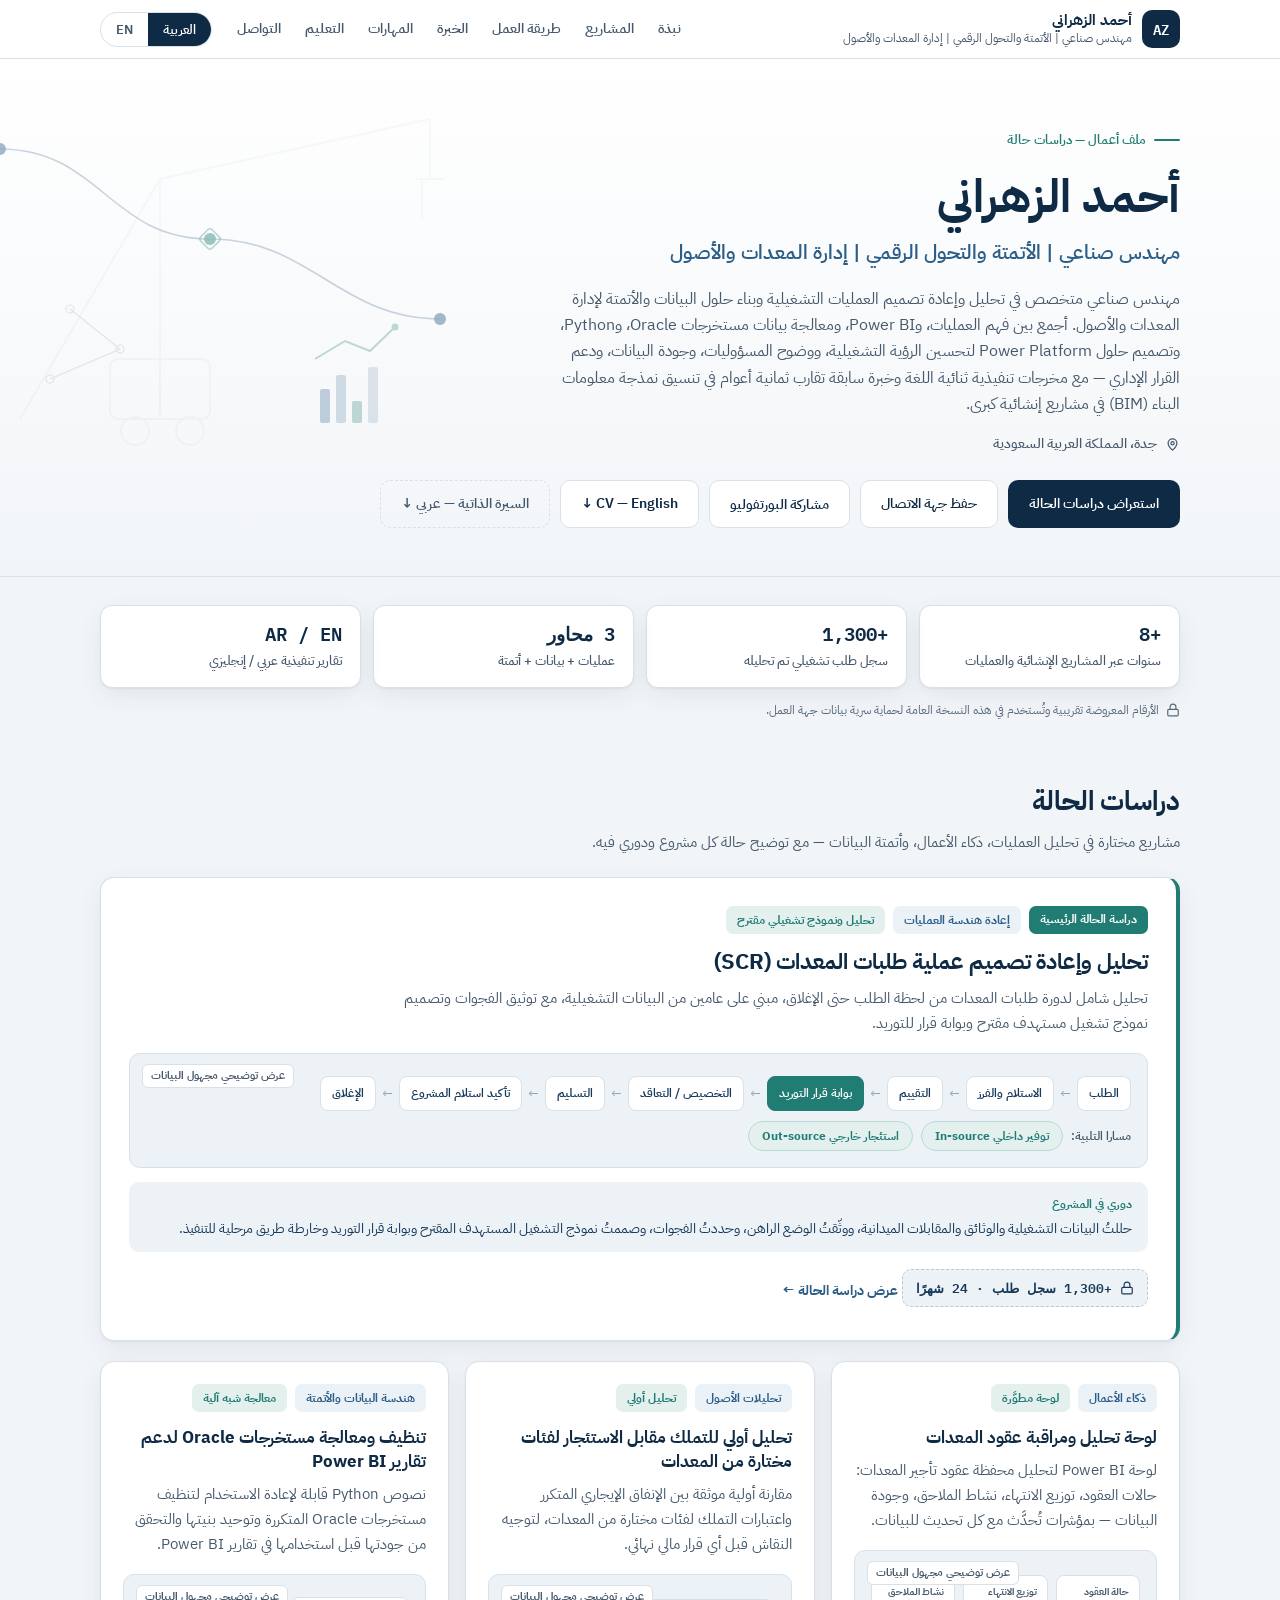
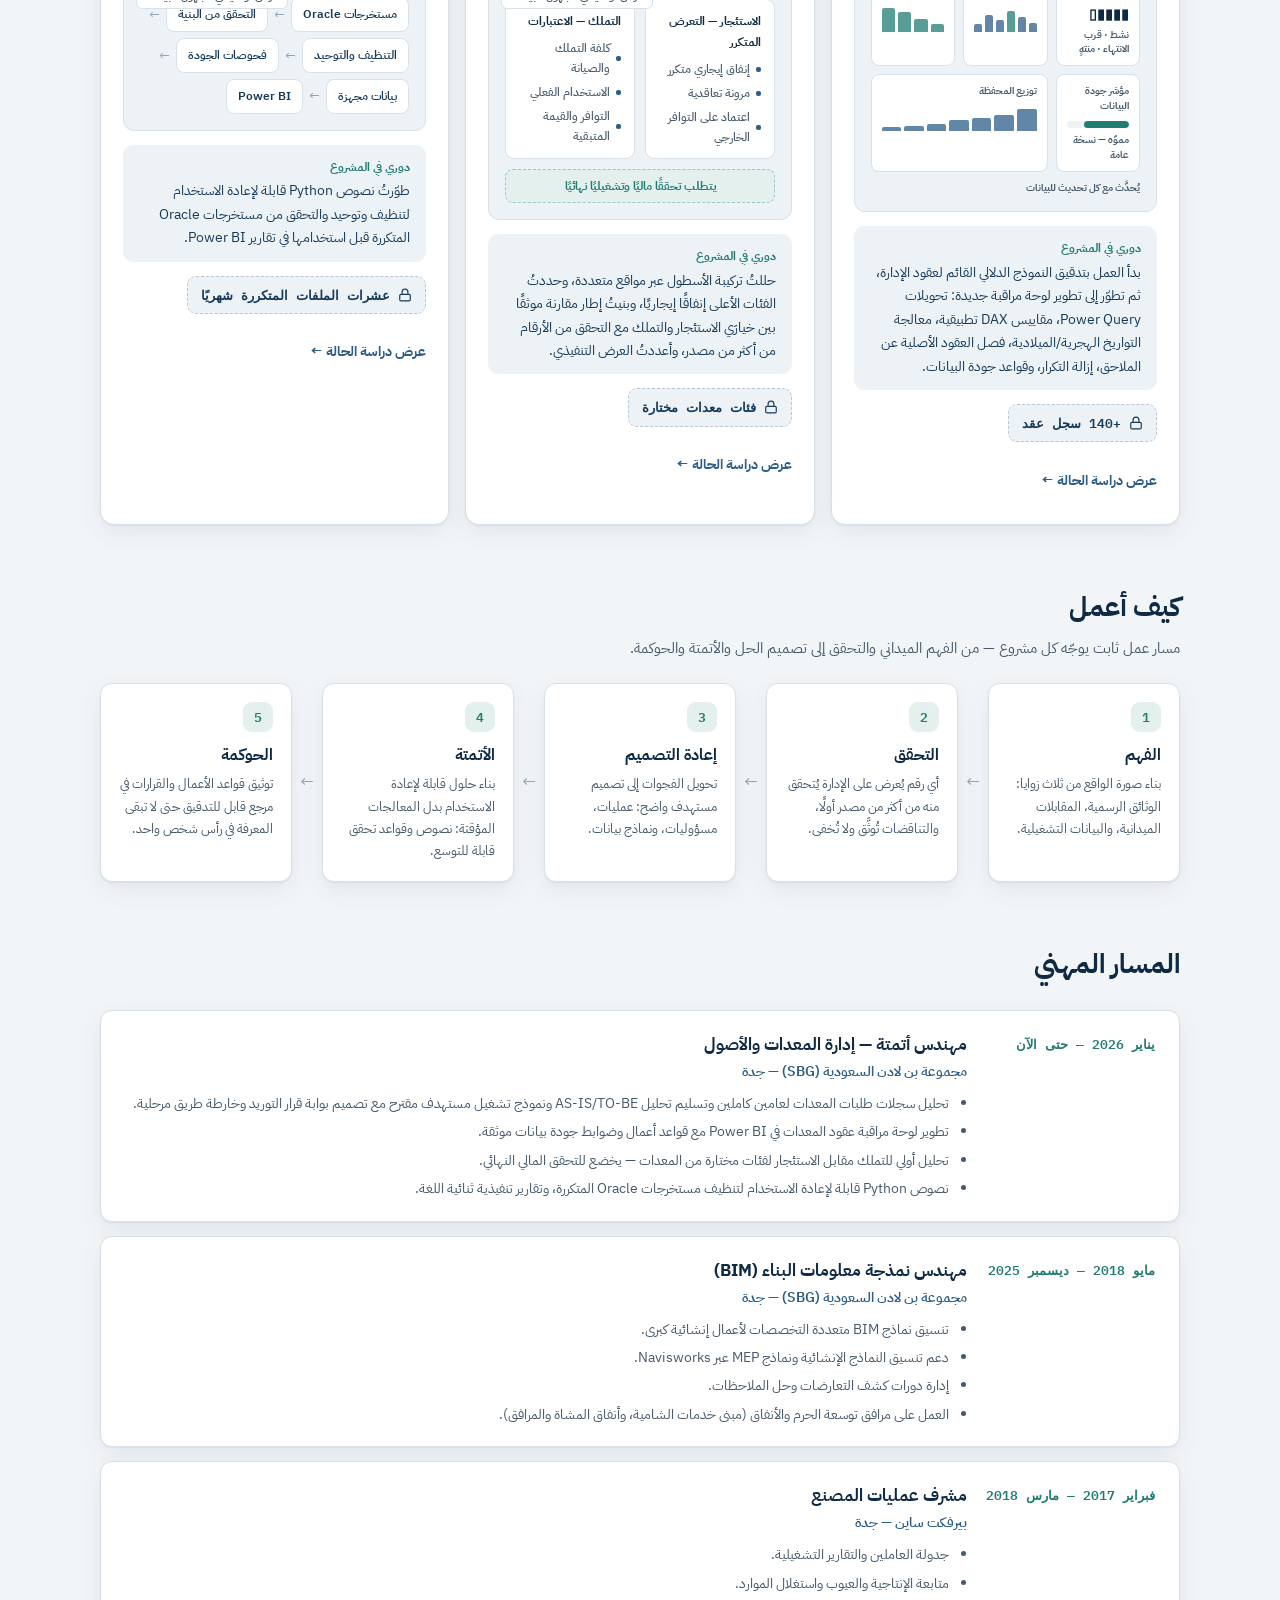
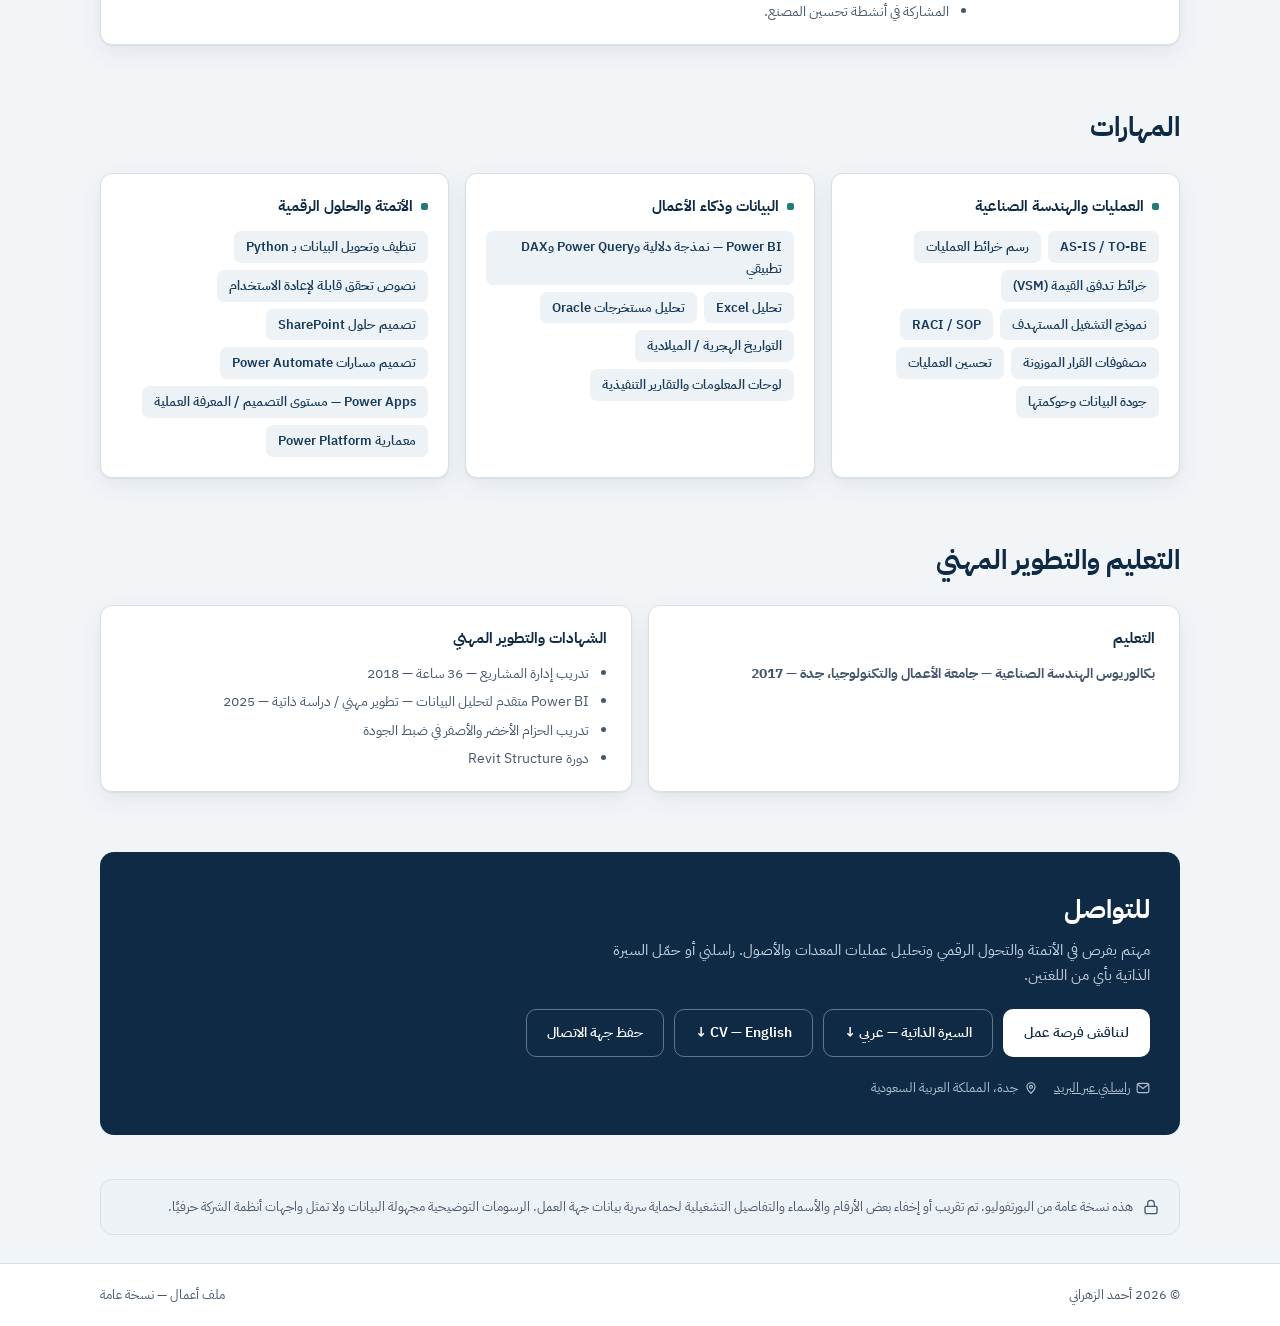
==== index.html @ 21f5d167 "Add Ahmed Alzahrani recruiter portfolio package Initial import of the portfolio exactly as built: ho" ====
<!DOCTYPE html>
<html lang="ar" dir="rtl">
<head>
<meta charset="UTF-8">
<meta name="robots" content="noindex,nofollow,noarchive,nosnippet">
<meta name="googlebot" content="noindex,nofollow,noarchive,nosnippet">
<meta name="viewport" content="width=device-width, initial-scale=1.0">
<meta name="color-scheme" content="light only">
<title>Ahmed Alzahrani — Industrial Engineer | Automation &amp; Digital Transformation</title>
<meta name="description" content="Ahmed Alzahrani — Industrial Engineer specializing in automation, digital transformation, and equipment &amp; asset management process analysis. مهندس صناعي | الأتمتة والتحول الرقمي | إدارة المعدات والأصول.">
<meta name="author" content="Ahmed Alzahrani">
<meta property="og:title" content="Ahmed Alzahrani — Industrial Engineer | Automation &amp; Digital Transformation | Equipment &amp; Asset Management">
<meta property="og:description" content="Recruiter portfolio for Ahmed Alzahrani — Industrial Engineer specializing in automation, digital transformation, and equipment &amp; asset management.">
<meta property="og:image" content="assets/preview/portfolio-social-preview.png">
<meta name="twitter:card" content="summary_large_image">
<meta name="twitter:image" content="assets/preview/portfolio-social-preview.png">
<meta property="og:type" content="profile">
<meta property="og:locale" content="ar_SA">
<meta property="og:locale:alternate" content="en_US">
<link rel="icon" href="data:image/svg+xml,%3Csvg xmlns='http://www.w3.org/2000/svg' viewBox='0 0 64 64'%3E%3Crect width='64' height='64' rx='14' fill='%230E2A44'/%3E%3Ctext x='32' y='42' font-family='monospace' font-size='26' font-weight='700' fill='%23FFFFFF' text-anchor='middle'%3EAZ%3C/text%3E%3C/svg%3E">
<link rel="preconnect" href="https://fonts.googleapis.com">
<link rel="preconnect" href="https://fonts.gstatic.com" crossorigin>
<link href="https://fonts.googleapis.com/css2?family=IBM+Plex+Sans+Arabic:wght@400;500;600;700&family=IBM+Plex+Mono:wght@500;600&display=swap" rel="stylesheet">
<style>
:root{
  color-scheme:light only;
  --navy:#0E2A44;
  --navy-2:#163A5C;
  --steel:#2C5E88;
  --teal:#217C74;
  --teal-soft:#E3F0EE;
  --slate:#46596C;
  --line:#D8E0E8;
  --bg:#F2F5F8;
  --card:#FFFFFF;
  --soft:#EDF2F6;
  --radius:14px;
  --shadow:0 1px 2px rgba(14,42,68,.06),0 8px 24px rgba(14,42,68,.07);
  --font-sans:'IBM Plex Sans Arabic',system-ui,'Segoe UI',Tahoma,Arial,sans-serif;
  --font-mono:'IBM Plex Mono','Courier New',monospace;
}
*{margin:0;padding:0;box-sizing:border-box}
html{scroll-behavior:smooth}
@media (prefers-reduced-motion: reduce){
  html{scroll-behavior:auto}
  *,*::before,*::after{transition:none!important;animation:none!important}
}
body{
  font-family:var(--font-sans);
  background:var(--bg);
  color:var(--navy);
  line-height:1.7;
  -webkit-font-smoothing:antialiased;
}
.mono{font-family:var(--font-mono)}
a{color:var(--steel)}
:focus-visible{outline:2px solid var(--steel);outline-offset:2px}
.skip-link{
  position:absolute;top:-48px;inset-inline-start:12px;z-index:99;
  background:var(--navy);color:#fff;padding:8px 16px;border-radius:8px;
  font-size:13.5px;text-decoration:none;transition:top .15s;
}
.skip-link:focus{top:10px}

/* ---------- Topbar / Nav ---------- */
.topbar{
  position:sticky;top:0;z-index:50;
  background:rgba(255,255,255,.94);
  backdrop-filter:blur(10px);
  border-bottom:1px solid var(--line);
}
.topbar-inner{
  max-width:1120px;margin:0 auto;padding:10px 20px;
  display:flex;align-items:center;justify-content:space-between;gap:14px;flex-wrap:wrap;
}
.brand{display:flex;align-items:center;gap:10px;min-width:0}
.monogram{
  width:38px;height:38px;border-radius:10px;flex-shrink:0;
  background:var(--navy);color:#fff;
  display:grid;place-items:center;
  font-family:var(--font-mono);font-weight:600;font-size:14px;letter-spacing:.5px;
}
.brand-name{font-weight:700;font-size:15px;line-height:1.3;white-space:nowrap}
.brand-role{font-size:11.5px;color:var(--slate);line-height:1.35}
.nav-row{display:flex;align-items:center;gap:14px;min-width:0}
.main-nav{display:flex;gap:2px;overflow-x:auto;scrollbar-width:none;max-width:100%}
.main-nav::-webkit-scrollbar{display:none}
.main-nav a{
  color:var(--slate);text-decoration:none;font-size:13.5px;font-weight:600;
  padding:7px 11px;border-radius:8px;white-space:nowrap;transition:background .15s,color .15s;
}
.main-nav a:hover{background:var(--soft);color:var(--navy)}
.lang-toggle{
  display:flex;border:1px solid var(--line);border-radius:99px;overflow:hidden;background:#fff;flex-shrink:0;
}
.lang-toggle button{
  border:0;background:transparent;padding:7px 15px;cursor:pointer;
  font-family:inherit;font-size:13px;font-weight:600;color:var(--slate);
  transition:background .2s,color .2s;
}
.lang-toggle button.active{background:var(--navy);color:#fff}
.menu-btn{
  display:none;border:1px solid var(--line);background:var(--card);border-radius:9px;
  width:42px;height:42px;align-items:center;justify-content:center;cursor:pointer;color:var(--navy);
  flex-shrink:0;
}
.mobile-menu{
  display:none;border-top:1px solid var(--line);background:var(--card);
  box-shadow:0 14px 24px rgba(14,42,68,.10);
}
.mobile-menu.open{display:block}
.mobile-menu div{max-width:1120px;margin:0 auto;padding:6px 14px 12px;display:flex;flex-direction:column}
.mobile-menu a{
  display:block;padding:12px 8px;min-height:44px;color:var(--navy);text-decoration:none;
  font-weight:600;font-size:15px;border-bottom:1px solid var(--bg);
}
.mobile-menu a:last-child{border-bottom:0}
.mobile-menu a:hover{color:var(--steel)}
@media(max-width:900px){
  .menu-btn{display:inline-flex}
  .main-nav a{display:none}
  .main-nav a.nav-core{display:inline-block}
}
@media(max-width:820px){
  .brand-role{display:none}
  .topbar-inner{padding:8px 14px}
}
@media(max-width:560px){
  .main-nav a.nav-core{display:none}
  .main-nav{display:none}
}

.toast{
  position:fixed;bottom:22px;inset-inline-start:50%;transform:translateX(-50%) translateY(16px);
  background:var(--navy);color:#fff;padding:11px 20px;border-radius:10px;font-size:13.5px;font-weight:600;
  opacity:0;pointer-events:none;transition:opacity .25s,transform .25s;z-index:90;box-shadow:0 10px 26px rgba(14,42,68,.3);
}
html[dir="rtl"] .toast{transform:translateX(50%) translateY(16px)}
.toast.show{opacity:1;transform:translateX(-50%) translateY(0)}
html[dir="rtl"] .toast.show{transform:translateX(50%) translateY(0)}

/* ---------- Hero ---------- */
.hero{position:relative;overflow:hidden;background:linear-gradient(180deg,#FFFFFF 0%,var(--bg) 100%);border-bottom:1px solid var(--line)}
.hero-inner{max-width:1120px;margin:0 auto;padding:64px 20px 48px;position:relative;z-index:1}
.hero-svg{
  position:absolute;inset-block:0;inset-inline-end:-40px;width:560px;max-width:60%;
  opacity:.5;pointer-events:none;z-index:0;
}
.eyebrow{
  display:inline-flex;align-items:center;gap:8px;
  font-size:12.5px;font-weight:600;letter-spacing:1px;
  color:var(--teal);text-transform:uppercase;margin-bottom:16px;
}
html[dir="rtl"] .eyebrow{letter-spacing:0}
.eyebrow::before{content:"";width:26px;height:2px;background:var(--teal);border-radius:2px}
.hero h1{font-size:clamp(30px,5vw,46px);font-weight:700;line-height:1.3;color:var(--navy)}
.hero .role{font-size:clamp(15px,2.3vw,19.5px);color:var(--steel);font-weight:600;margin-top:10px;max-width:640px}
.hero .summary{max-width:620px;color:var(--slate);margin-top:16px;font-size:15.5px}
.hero-meta{display:flex;align-items:center;gap:8px;color:var(--slate);font-size:13.5px;margin-top:16px;font-weight:500}
.hero-actions{display:flex;flex-wrap:wrap;gap:10px;margin-top:24px}
.btn{
  display:inline-flex;align-items:center;gap:8px;
  border-radius:10px;padding:11px 20px;font-size:14px;font-weight:600;
  text-decoration:none;cursor:pointer;border:1px solid transparent;
  font-family:inherit;transition:background .15s,border-color .15s,color .15s;
}
.btn-primary{background:var(--navy);color:#fff}
.btn-primary:hover{background:var(--navy-2)}
.btn-outline{background:#fff;color:var(--navy);border-color:var(--line)}
.btn-outline:hover{border-color:var(--steel);color:var(--steel)}
.btn-ghost2{border:1px dashed var(--line);color:var(--slate);background:transparent}
.btn-ghost2:hover{border-color:var(--steel);color:var(--steel)}
html[dir="rtl"] .act-projects{order:1}
html[dir="rtl"] .act-cv-ar{order:2}
html[dir="rtl"] .act-save{order:3}
html[dir="rtl"] .act-share{order:4}
html[dir="rtl"] .act-cv-en{order:5}
html[dir="rtl"] .btn-ghost2{order:5}
@media(max-width:560px){
  .hero-inner{padding:30px 16px 26px}
  .hero .summary{
    font-size:14.5px;margin-top:12px;
    display:-webkit-box;-webkit-line-clamp:3;-webkit-box-orient:vertical;overflow:hidden;
  }
  .hero-actions{display:grid;grid-template-columns:1fr 1fr;gap:9px;margin-top:18px}
  .hero-actions .act-projects{grid-column:1/-1}
  .hero-actions .btn{min-height:46px;justify-content:center;text-align:center;font-size:13.8px;padding:10px 10px}
  .hero-svg{opacity:.5;inset-inline-end:-120px}
  h1{font-size:30px}
  .hero .role{font-size:14px}
}

/* ---------- Proof strip ---------- */
.proof{max-width:1120px;margin:0 auto;padding:28px 20px 6px}
.proof-grid{display:grid;grid-template-columns:repeat(4,1fr);gap:12px}
@media(max-width:900px){.proof-grid{grid-template-columns:repeat(2,1fr);gap:10px}}
.proof-item{
  background:var(--card);border:1px solid var(--line);border-radius:12px;
  padding:16px 18px;box-shadow:var(--shadow);
  display:flex;flex-direction:column;justify-content:center;min-height:74px;
}
@media(max-width:560px){
  .proof{padding:18px 16px 4px}
  .proof-item{padding:11px 12px;min-height:64px}
  .proof-num{font-size:16px}
  .proof-label{font-size:11.6px}
}
.proof-num{font-family:var(--font-mono);font-weight:600;font-size:19px;color:var(--navy);line-height:1.3}
.proof-label{font-size:12.8px;color:var(--slate);margin-top:3px;font-weight:500}
.proof-note{font-size:12.2px;color:var(--slate);margin-top:12px;display:flex;gap:7px;align-items:flex-start;opacity:.9}
.proof-note svg{flex-shrink:0;margin-top:3px}

/* ---------- Sections ---------- */
main{display:block}
.section{max-width:1120px;margin:0 auto;padding:52px 20px 8px}
.section-head{margin-bottom:22px}
.section-head h2{font-size:clamp(21px,3vw,27px);font-weight:700;color:var(--navy)}
.section-sub{color:var(--slate);font-size:14.5px;margin-top:5px;max-width:640px}

/* ---------- Project cards ---------- */
.flagship{
  background:var(--card);border:1px solid var(--line);border-radius:var(--radius);
  box-shadow:var(--shadow);padding:28px;margin-bottom:20px;
  border-inline-start:4px solid var(--teal);
}
.card-top{display:flex;align-items:center;gap:8px;flex-wrap:wrap;margin-bottom:12px}
.card-tag{
  font-size:12px;font-weight:700;color:var(--steel);
  background:#EAF1F7;border-radius:7px;padding:4px 11px;
}
.card-status{
  font-size:12px;font-weight:700;color:var(--teal);
  background:var(--teal-soft);border-radius:7px;padding:4px 11px;
}
.flagship-badge{
  font-size:11.5px;font-weight:700;color:#fff;background:var(--teal);
  border-radius:7px;padding:4px 11px;letter-spacing:.4px;
}
html[dir="rtl"] .flagship-badge{letter-spacing:0}
.flagship h3,.pcard h3{font-size:19px;font-weight:700;line-height:1.45;color:var(--navy)}
.flagship h3{font-size:22px}
.flagship .p-sum,.pcard .p-sum{color:var(--slate);font-size:14.5px;margin-top:8px}
.flagship .p-sum{max-width:760px}
.p-role{
  margin-top:14px;background:var(--soft);border-radius:10px;padding:12px 16px;
  font-size:13.8px;color:var(--navy-2);
}
.p-role b{color:var(--teal);font-size:12px;text-transform:uppercase;letter-spacing:.6px;display:block;margin-bottom:2px}
html[dir="rtl"] .p-role b{letter-spacing:0}
.metric{
  display:inline-flex;align-items:center;gap:8px;margin-top:14px;
  font-family:var(--font-mono);font-size:13px;font-weight:600;color:var(--navy-2);
  background:var(--soft);border:1px dashed #B9C6D3;border-radius:9px;padding:7px 13px;
}
.card-open{
  display:inline-flex;align-items:center;gap:6px;margin-top:16px;
  color:var(--steel);font-weight:700;font-size:14px;
}
.grid{display:grid;grid-template-columns:repeat(3,1fr);gap:16px}
@media(max-width:960px){.grid{grid-template-columns:1fr}}
.pcard{
  background:var(--card);border:1px solid var(--line);border-radius:var(--radius);
  box-shadow:var(--shadow);padding:22px;text-align:start;cursor:pointer;
  font-family:inherit;color:inherit;display:flex;flex-direction:column;align-items:flex-start;
  transition:border-color .15s,transform .15s;width:100%;
}
.pcard:hover,.flagship:hover{border-color:var(--steel)}
.pcard:hover{transform:translateY(-2px)}
.project-card{cursor:pointer}
.open-case-study{
  display:inline-flex;align-items:center;gap:6px;margin-top:16px;min-height:44px;
  border:0;background:transparent;padding:4px 0;cursor:pointer;font-family:inherit;
  color:var(--steel);font-weight:700;font-size:14px;
}
.open-case-study:hover{color:var(--navy)}
.open-case-study:focus-visible,.btn:focus-visible,.menu-btn:focus-visible,.lang-toggle button:focus-visible{
  outline:2.5px solid var(--teal);outline-offset:3px;border-radius:6px;
}
.pcard h3{font-size:16.5px;margin-top:2px}

/* ---------- Coded visuals ---------- */
.viz{margin-top:18px;width:100%}
.viz-frame{
  background:var(--soft);border:1px solid var(--line);border-radius:11px;padding:16px;position:relative;
}
.viz-badge{
  position:absolute;top:10px;inset-inline-end:12px;
  font-size:10.5px;font-weight:700;color:var(--slate);
  background:#fff;border:1px solid var(--line);border-radius:6px;padding:2px 8px;
}
.flow{display:flex;align-items:center;flex-wrap:wrap;gap:6px;margin-top:6px}
.flow-step{
  background:#fff;border:1px solid var(--line);border-radius:8px;
  padding:6px 11px;font-size:12.3px;font-weight:600;color:var(--navy-2);white-space:nowrap;
}
.flow-step.gate{
  background:var(--teal);border-color:var(--teal);color:#fff;
  position:relative;
}
.flow-arrow{color:#93A6B8;font-size:13px;flex-shrink:0}
.flow-branch{display:flex;gap:8px;margin-top:10px;flex-wrap:wrap;align-items:center}
.branch-chip{
  font-size:11.8px;font-weight:700;border-radius:99px;padding:4px 13px;
  background:var(--teal-soft);color:var(--teal);border:1px solid #BBD9D5;
}
.branch-lbl{font-size:11.8px;color:var(--slate);font-weight:600}
@media(max-width:560px){
  .flow{flex-direction:column;align-items:stretch}
  .flow-step{white-space:normal;text-align:center}
  .flow-arrow{align-self:center;transform:rotate(90deg)}
  html[dir="rtl"] .flow-arrow{transform:rotate(-90deg)}
}
/* mini dashboard */
.mini-dash{display:grid;grid-template-columns:repeat(3,1fr);gap:8px;margin-top:8px}
@media(max-width:560px){.mini-dash{grid-template-columns:repeat(2,1fr)}}
.md-tile{background:#fff;border:1px solid var(--line);border-radius:8px;padding:9px 10px}
.md-lbl{font-size:10.3px;font-weight:700;color:var(--slate);text-transform:uppercase;letter-spacing:.3px;line-height:1.4}
html[dir="rtl"] .md-lbl{letter-spacing:0}
.md-val{font-family:var(--font-mono);font-size:13.5px;font-weight:600;color:var(--navy);margin-top:2px}
.md-bar{display:flex;gap:3px;align-items:flex-end;height:26px;margin-top:6px}
.md-bar i{flex:1;background:var(--steel);border-radius:2px 2px 0 0;opacity:.75;min-width:4px}
.md-bar i.warn{background:var(--teal)}
.md-track{height:7px;background:var(--soft);border-radius:99px;margin-top:8px;overflow:hidden}
.md-fill{height:100%;background:var(--teal);border-radius:99px}
/* comparison */
.cmp{display:grid;grid-template-columns:1fr 1fr;gap:10px;margin-top:8px}
@media(max-width:560px){.cmp{grid-template-columns:1fr}}
.cmp-col{background:#fff;border:1px solid var(--line);border-radius:9px;padding:11px 13px}
.cmp-col h5{font-size:12.3px;font-weight:700;color:var(--navy);margin-bottom:6px}
.cmp-col ul{list-style:none;display:flex;flex-direction:column;gap:4px}
.cmp-col li{font-size:11.8px;color:var(--slate);font-weight:500;display:flex;gap:6px;align-items:center}
.cmp-col li::before{content:"";width:5px;height:5px;border-radius:2px;background:var(--steel);flex-shrink:0}
.cmp-banner{
  grid-column:1/-1;text-align:center;font-size:11.8px;font-weight:700;color:var(--teal);
  background:var(--teal-soft);border:1px dashed #9CC9C3;border-radius:8px;padding:6px 10px;
}
@media(max-width:560px){.cmp-banner{grid-column:auto}}

/* ---------- Method ---------- */
.method-flow{display:flex;gap:8px;align-items:stretch;flex-wrap:wrap}
.method-step{
  flex:1;min-width:170px;background:var(--card);border:1px solid var(--line);
  border-radius:12px;padding:18px;box-shadow:var(--shadow);
}
.method-idx{
  width:30px;height:30px;border-radius:9px;background:var(--teal-soft);color:var(--teal);
  display:grid;place-items:center;font-family:var(--font-mono);font-weight:600;font-size:13px;margin-bottom:10px;
}
.method-step h3{font-size:15.5px;font-weight:700;color:var(--navy)}
.method-step p{font-size:13.2px;color:var(--slate);margin-top:5px}
.method-arrow{align-self:center;color:#93A6B8;font-size:17px;flex-shrink:0}
@media(max-width:900px){
  .method-flow{flex-direction:column}
  .method-step{min-width:0}
  .method-arrow{transform:rotate(90deg)}
  html[dir="rtl"] .method-arrow{transform:rotate(-90deg)}
}

/* ---------- Experience ---------- */
.journey{display:flex;flex-direction:column;gap:14px}
.journey-item{
  background:var(--card);border:1px solid var(--line);border-radius:12px;
  padding:20px 24px;box-shadow:var(--shadow);
  display:grid;grid-template-columns:170px 1fr;gap:18px;
}
.journey-period{font-family:var(--font-mono);font-size:12.8px;font-weight:600;color:var(--teal);padding-top:3px}
.journey-body h3{font-size:16.5px;font-weight:700;color:var(--navy)}
.journey-org{font-size:13.5px;color:var(--steel);font-weight:600;margin-top:2px}
.journey-body ul{padding-inline-start:18px;margin-top:8px;display:flex;flex-direction:column;gap:5px}
.journey-body li{font-size:13.8px;color:var(--slate)}
@media(max-width:560px){
  .journey-item{grid-template-columns:1fr;gap:6px;padding:18px}
}

/* ---------- Skills ---------- */
.skills-grid{display:grid;grid-template-columns:repeat(3,1fr);gap:16px}
@media(max-width:900px){.skills-grid{grid-template-columns:1fr}}
.skill-card{
  background:var(--card);border:1px solid var(--line);border-radius:12px;
  padding:20px;box-shadow:var(--shadow);
}
.skill-card h3{font-size:15px;font-weight:700;color:var(--navy);margin-bottom:12px;display:flex;align-items:center;gap:8px}
.skill-card h3::before{content:"";width:7px;height:7px;border-radius:2px;background:var(--teal)}
.chips{display:flex;flex-wrap:wrap;gap:7px}
.chip{
  background:var(--soft);color:var(--navy-2);border-radius:7px;
  padding:5px 12px;font-size:12.8px;font-weight:600;
}

/* ---------- Education ---------- */
.edu-grid{display:grid;grid-template-columns:1fr 1fr;gap:16px}
@media(max-width:820px){.edu-grid{grid-template-columns:1fr}}
.edu-card{
  background:var(--card);border:1px solid var(--line);border-radius:12px;
  padding:20px 24px;box-shadow:var(--shadow);
}
.edu-card h3{font-size:15px;font-weight:700;color:var(--navy);margin-bottom:10px}
.edu-card p,.edu-card li{font-size:13.8px;color:var(--slate)}
.edu-card ul{padding-inline-start:18px;display:flex;flex-direction:column;gap:5px}
.edu-degree{font-weight:700;color:var(--navy-2)}

/* ---------- Contact ---------- */
.contact-card{
  background:var(--navy);border-radius:var(--radius);color:#fff;
  padding:36px 30px;display:flex;flex-direction:column;align-items:flex-start;gap:6px;
}
.contact-card h2{font-size:clamp(20px,3vw,26px)}
.contact-card p{color:#C6D4E1;font-size:14.5px;max-width:560px}
.contact-actions{display:flex;flex-wrap:wrap;gap:10px;margin-top:16px}
.btn-light{background:#fff;color:var(--navy)}
.btn-light:hover{background:#E8EEF4}
.btn-ghost{background:transparent;color:#fff;border-color:rgba(255,255,255,.35)}
.btn-ghost:hover{border-color:#fff}
.contact-meta{display:flex;flex-wrap:wrap;gap:16px;margin-top:14px;font-size:13.2px;color:#AFC2D3}
.contact-meta span{display:inline-flex;align-items:center;gap:6px}

/* ---------- Footer ---------- */
.conf-final{
  max-width:1120px;margin:36px auto 0;padding:0 20px;
}
.conf-final-inner{
  background:var(--soft);border:1px solid var(--line);border-radius:12px;
  padding:16px 20px;font-size:12.8px;color:var(--slate);display:flex;gap:10px;align-items:flex-start;
}
.conf-final-inner svg{flex-shrink:0;margin-top:3px}
footer{border-top:1px solid var(--line);margin-top:28px;background:#fff}
.footer-inner{
  max-width:1120px;margin:0 auto;padding:20px;
  display:flex;justify-content:space-between;gap:10px;flex-wrap:wrap;
  font-size:13px;color:var(--slate);
}

/* ---------- Modal ---------- */
.overlay{
  position:fixed;inset:0;background:rgba(14,42,68,.5);z-index:100;
  display:none;align-items:flex-start;justify-content:center;
  padding:4vh 16px;overflow-y:auto;
}
.overlay.open{display:flex}
.modal{
  background:#fff;border-radius:16px;max-width:820px;width:100%;
  box-shadow:0 24px 64px rgba(14,42,68,.28);
}
.modal-head{
  display:flex;justify-content:space-between;align-items:flex-start;gap:14px;
  padding:24px 26px 8px;position:sticky;top:0;background:#fff;border-radius:16px 16px 0 0;
  border-bottom:1px solid var(--soft);z-index:2;
}
.modal-head h2{font-size:19px;font-weight:700;line-height:1.45;margin-top:8px;color:var(--navy)}
.close-btn{
  border:1px solid var(--line);background:#fff;border-radius:9px;
  width:36px;height:36px;font-size:15px;cursor:pointer;color:var(--slate);flex-shrink:0;
  font-family:inherit;
}
.close-btn:hover{border-color:var(--steel);color:var(--steel)}
.modal-body{padding:8px 26px 28px}
.block{padding:16px 0;border-bottom:1px solid var(--soft)}
.block:last-child{border-bottom:0}
.block h3{
  font-size:12px;font-weight:700;letter-spacing:.9px;color:var(--steel);
  text-transform:uppercase;margin-bottom:7px;
  display:flex;align-items:center;gap:8px;
}
html[dir="rtl"] .block h3{letter-spacing:0}
.block h3::before{content:"";width:6px;height:6px;border-radius:2px;background:var(--teal)}
.block p{font-size:14.3px;color:#33455A}
.block ul{padding-inline-start:20px;font-size:14.3px;color:#33455A;display:flex;flex-direction:column;gap:6px}
.findings-grid{display:grid;grid-template-columns:1fr;gap:9px}
@media(min-width:560px){.findings-grid{grid-template-columns:1fr 1fr}}
.finding{
  background:var(--soft);border:1px dashed #B9C6D3;border-radius:10px;
  padding:11px 14px;font-size:13.3px;font-weight:500;color:var(--navy-2);
  display:flex;gap:9px;align-items:flex-start;
}
.finding svg{flex-shrink:0;margin-top:3px}
.conf-mini{font-size:12.3px;color:var(--slate);display:flex;gap:8px;align-items:flex-start}
.conf-mini svg{flex-shrink:0;margin-top:3px}
@media(max-width:560px){
  .modal-head{padding:18px 16px 6px}
  .modal-body{padding:6px 16px 20px}
  .flagship{padding:20px 16px}
}

/* ---------- Print ---------- */
@media print{
  .topbar,.hero-actions,.card-open,.open-case-study,.overlay,.lang-toggle,.contact-actions,.skip-link,.menu-btn,.mobile-menu,.toast{display:none!important}
  body{background:#fff}
  .flagship,.pcard,.proof-item,.method-step,.journey-item,.skill-card,.edu-card{box-shadow:none}
}
</style>
</head>
<body>
<a class="skip-link" href="#projects" data-i18n="skipLink"></a>

<header class="topbar">
  <div class="topbar-inner">
    <div class="brand">
      <div class="monogram" aria-hidden="true">AZ</div>
      <div>
        <div class="brand-name" data-i18n="name"></div>
        <div class="brand-role" data-i18n="unifiedTitle"></div>
      </div>
    </div>
    <div class="nav-row">
      <nav class="main-nav" id="mainNav" aria-label=""></nav>
      <div class="lang-toggle" role="group" aria-label="Language / اللغة">
        <button type="button" id="btn-ar">العربية</button>
        <button type="button" id="btn-en">EN</button>
      </div>
      <button type="button" id="menuBtn" class="menu-btn" aria-expanded="false" aria-controls="mobileMenu" aria-label="Menu">
        <svg width="20" height="20" viewBox="0 0 24 24" fill="none" stroke="currentColor" stroke-width="2.2" aria-hidden="true"><path d="M4 7h16M4 12h16M4 17h16"/></svg>
      </button>
    </div>
  </div>
  <nav class="mobile-menu" id="mobileMenu" aria-label="Menu">
    <div id="mobileMenuList"></div>
  </nav>
</header>

<main>

<section class="hero" id="about">
  <svg class="hero-svg" viewBox="0 0 560 420" aria-hidden="true" focusable="false">
    <!-- faint equipment outline: crane boom + cab -->
    <g stroke="#0E2A44" stroke-width="2" fill="none" opacity=".06">
      <path d="M60 360 L200 120 L470 60"/>
      <path d="M200 120 L200 360"/>
      <path d="M470 60 L470 120 M455 120 h30 M462 120 v40"/>
      <rect x="150" y="300" width="100" height="60" rx="8"/>
      <circle cx="175" cy="372" r="14"/><circle cx="230" cy="372" r="14"/>
    </g>
    <!-- process line + data nodes -->
    <g stroke="#2C5E88" stroke-width="1.6" fill="none" opacity=".5">
      <path d="M40 90 C 140 90, 150 180, 250 180 S 380 260, 480 260"/>
    </g>
    <g opacity=".85">
      <circle cx="40" cy="90" r="6" fill="#2C5E88"/>
      <circle cx="250" cy="180" r="6" fill="#217C74"/>
      <rect x="242" y="172" width="16" height="16" rx="3" transform="rotate(45 250 180)" fill="none" stroke="#217C74" stroke-width="1.6" opacity=".7"/>
      <circle cx="480" cy="260" r="6" fill="#2C5E88"/>
    </g>
    <!-- dashboard indicators -->
    <g opacity=".55">
      <rect x="360" y="330" width="10" height="34" rx="2" fill="#2C5E88"/>
      <rect x="376" y="316" width="10" height="48" rx="2" fill="#2C5E88" opacity=".7"/>
      <rect x="392" y="342" width="10" height="22" rx="2" fill="#217C74"/>
      <rect x="408" y="308" width="10" height="56" rx="2" fill="#2C5E88" opacity=".5"/>
      <path d="M355 300 L385 282 L410 292 L435 268" stroke="#217C74" stroke-width="2" fill="none"/>
      <circle cx="435" cy="268" r="3.5" fill="#217C74"/>
    </g>
    <g stroke="#2C5E88" stroke-width="1.2" fill="none" opacity=".25">
      <circle cx="110" cy="250" r="4"/><circle cx="160" cy="290" r="4"/><circle cx="90" cy="320" r="4"/>
      <path d="M110 250 L160 290 L90 320"/>
    </g>
  </svg>
  <div class="hero-inner">
    <p class="eyebrow" data-i18n="eyebrow"></p>
    <h1 data-i18n="name"></h1>
    <p class="role" data-i18n="unifiedTitle"></p>
    <p class="summary" data-i18n="summary"></p>
    <p class="hero-meta">
      <svg width="15" height="15" viewBox="0 0 24 24" fill="none" stroke="currentColor" stroke-width="2" aria-hidden="true"><path d="M12 21s-7-6.1-7-11a7 7 0 0 1 14 0c0 4.9-7 11-7 11z"/><circle cx="12" cy="10" r="2.6"/></svg>
      <span data-i18n="location"></span>
    </p>
    <div class="hero-actions">
      <a class="btn btn-primary act-projects" href="#projects" data-i18n="ctaProjects"></a>
      <a class="btn btn-outline act-cv-en cv-en" id="heroCvEn" href="Ahmed_Alzahrani_CV_EN.pdf" target="_blank" rel="noopener" data-i18n="ctaCvEn"></a>
      <a class="btn btn-outline act-save vcf-link" id="heroSave" href="Ahmed_Alzahrani.vcf" download="Ahmed_Alzahrani.vcf" data-i18n="ctaSave"></a>
      <button type="button" class="btn btn-outline act-share share-btn" data-i18n="ctaShare"></button>
      <a class="btn btn-ghost2 act-cv-ar cv-ar" id="heroCvAr" href="Ahmed_Alzahrani_CV_AR.pdf" target="_blank" rel="noopener" data-i18n="ctaCvAr"></a>
    </div>
  </div>
</section>

<section class="proof" aria-labelledby="proofHeading">
  <h2 id="proofHeading" class="sr-only" style="position:absolute;width:1px;height:1px;overflow:hidden;clip:rect(0 0 0 0)" data-i18n="proofTitle"></h2>
  <div class="proof-grid" id="proofGrid"></div>
  <p class="proof-note">
    <svg width="14" height="14" viewBox="0 0 24 24" fill="none" stroke="currentColor" stroke-width="2" aria-hidden="true"><rect x="3" y="11" width="18" height="11" rx="2"/><path d="M7 11V7a5 5 0 0 1 10 0v4"/></svg>
    <span data-i18n="proofNote"></span>
  </p>
</section>

<section class="section" id="projects">
  <div class="section-head">
    <h2 data-i18n="projectsTitle"></h2>
    <p class="section-sub" data-i18n="projectsSub"></p>
  </div>
  <div id="flagshipWrap"></div>
  <div class="grid" id="projectGrid"></div>
</section>

<section class="section" id="method">
  <div class="section-head">
    <h2 data-i18n="methodTitle"></h2>
    <p class="section-sub" data-i18n="methodSub"></p>
  </div>
  <div class="method-flow" id="methodWrap"></div>
</section>

<section class="section" id="experience">
  <div class="section-head"><h2 data-i18n="journeyTitle"></h2></div>
  <div class="journey" id="journeyWrap"></div>
</section>

<section class="section" id="skills">
  <div class="section-head"><h2 data-i18n="skillsTitle"></h2></div>
  <div class="skills-grid" id="skillsWrap"></div>
</section>

<section class="section" id="education">
  <div class="section-head"><h2 data-i18n="eduTitle"></h2></div>
  <div class="edu-grid" id="eduWrap"></div>
</section>

<section class="section" id="contact">
  <div class="contact-card">
    <h2 data-i18n="contactTitle"></h2>
    <p data-i18n="contactSub"></p>
    <div class="contact-actions">
      <a class="btn btn-light" href="mailto:enga7medzhrani@gmail.com?subject=Opportunity%20—%20Ahmed%20Alzahrani" data-i18n="ctaDiscuss"></a>
      <a class="btn btn-ghost cv-ar" id="footCvAr" href="Ahmed_Alzahrani_CV_AR.pdf" target="_blank" rel="noopener" data-i18n="ctaCvAr"></a>
      <a class="btn btn-ghost cv-en" id="footCvEn" href="Ahmed_Alzahrani_CV_EN.pdf" target="_blank" rel="noopener" data-i18n="ctaCvEn"></a>
      <a class="btn btn-ghost vcf-link" id="footSave" href="Ahmed_Alzahrani.vcf" download="Ahmed_Alzahrani.vcf" data-i18n="ctaSave"></a>
    </div>
    <div class="contact-meta">
      <span>
        <svg width="14" height="14" viewBox="0 0 24 24" fill="none" stroke="currentColor" stroke-width="2" aria-hidden="true"><rect x="2" y="4" width="20" height="16" rx="3"/><path d="m3 6 9 7 9-7"/></svg>
        <a href="mailto:enga7medzhrani@gmail.com" style="color:inherit" data-i18n="emailLabel"></a>
      </span>
      <span>
        <svg width="14" height="14" viewBox="0 0 24 24" fill="none" stroke="currentColor" stroke-width="2" aria-hidden="true"><path d="M12 21s-7-6.1-7-11a7 7 0 0 1 14 0c0 4.9-7 11-7 11z"/><circle cx="12" cy="10" r="2.6"/></svg>
        <span data-i18n="location"></span>
      </span>
    </div>
  </div>
</section>

<div class="conf-final">
  <div class="conf-final-inner">
    <svg width="16" height="16" viewBox="0 0 24 24" fill="none" stroke="currentColor" stroke-width="2" aria-hidden="true"><rect x="3" y="11" width="18" height="11" rx="2"/><path d="M7 11V7a5 5 0 0 1 10 0v4"/></svg>
    <span data-i18n="confFinal"></span>
  </div>
</div>

</main>

<footer>
  <div class="footer-inner">
    <span data-i18n="footerLeft"></span>
    <span data-i18n="footerRight"></span>
  </div>
</footer>

<div class="toast" id="toast" role="status" aria-live="polite"></div>

<div class="overlay" id="overlay">
  <div class="modal" role="dialog" aria-modal="true" aria-labelledby="modalTitle" id="modalRoot">
    <div class="modal-head">
      <div>
        <span class="card-tag" id="modalTag"></span> <span class="card-status" id="modalStatus"></span>
        <h2 id="modalTitle"></h2>
      </div>
      <button type="button" class="close-btn" id="modalClose">✕</button>
    </div>
    <div class="modal-body" id="modalBody"></div>
  </div>
</div>
<script>
"use strict";

const ui = {
  ar: {
    name:"أحمد الزهراني",
    unifiedTitle:"مهندس صناعي | الأتمتة والتحول الرقمي | إدارة المعدات والأصول",
    eyebrow:"ملف أعمال — دراسات حالة",
    summary:"مهندس صناعي متخصص في تحليل وإعادة تصميم العمليات التشغيلية وبناء حلول البيانات والأتمتة لإدارة المعدات والأصول. أجمع بين فهم العمليات، وPower BI، ومعالجة بيانات مستخرجات Oracle، وPython، وتصميم حلول Power Platform لتحسين الرؤية التشغيلية، ووضوح المسؤوليات، وجودة البيانات، ودعم القرار الإداري — مع مخرجات تنفيذية ثنائية اللغة وخبرة سابقة تقارب ثمانية أعوام في تنسيق نمذجة معلومات البناء (BIM) في مشاريع إنشائية كبرى.",
    location:"جدة، المملكة العربية السعودية",
    ctaProjects:"استعراض دراسات الحالة",
    ctaCvAr:"السيرة الذاتية — عربي ↓",
    ctaCvEn:"CV — English ↓",
    ctaEmail:"راسلني عبر البريد", ctaSave:"حفظ جهة الاتصال", ctaShare:"مشاركة البورتفوليو", shareCopied:"تم نسخ الرابط", shareFail:"انسخ الرابط من شريط العنوان", menuOpen:"فتح القائمة", menuClose:"إغلاق القائمة",
    ctaDiscuss:"لنناقش فرصة عمل",
    emailLabel:"راسلني عبر البريد",
    skipLink:"تخطَّ إلى المشاريع",
    proofTitle:"مؤشرات سريعة",
    proofNote:"الأرقام المعروضة تقريبية وتُستخدم في هذه النسخة العامة لحماية سرية بيانات جهة العمل.",
    projectsTitle:"دراسات الحالة",
    projectsSub:"مشاريع مختارة في تحليل العمليات، ذكاء الأعمال، وأتمتة البيانات — مع توضيح حالة كل مشروع ودوري فيه.",
    methodTitle:"كيف أعمل",
    methodSub:"مسار عمل ثابت يوجّه كل مشروع — من الفهم الميداني والتحقق إلى تصميم الحل والأتمتة والحوكمة.",
    journeyTitle:"المسار المهني",
    skillsTitle:"المهارات",
    eduTitle:"التعليم والتطوير المهني",
    contactTitle:"للتواصل",
    contactSub:"مهتم بفرص في الأتمتة والتحول الرقمي وتحليل عمليات المعدات والأصول. راسلني أو حمّل السيرة الذاتية بأي من اللغتين.",
    confFinal:"هذه نسخة عامة من البورتفوليو. تم تقريب أو إخفاء بعض الأرقام والأسماء والتفاصيل التشغيلية لحماية سرية بيانات جهة العمل. الرسومات التوضيحية مجهولة البيانات ولا تمثل واجهات أنظمة الشركة حرفيًا.",
    footerLeft:"© 2026 أحمد الزهراني",
    footerRight:"ملف أعمال — نسخة عامة",
    open:"عرض دراسة الحالة",
    flagship:"دراسة الحالة الرئيسية",
    anonBadge:"عرض توضيحي مجهول البيانات",
    close:"إغلاق",
    navAria:"التنقل الرئيسي",
    myRole:"دوري في المشروع",
    nav:{about:"نبذة",projects:"المشاريع",method:"طريقة العمل",experience:"الخبرة",skills:"المهارات",education:"التعليم",contact:"التواصل"},
    labels:{context:"السياق",challenge:"التحدي",role:"دوري في المشروع",scope:"نطاق العمل",approach:"المنهجية",findings:"الأدلة والنتائج الرئيسية",solution:"الحل / التصميم المقترح",tools:"الأدوات والتقنيات",deliverables:"المخرجات",outcome:"الحالة الراهنة والأثر",conf:"ملاحظة سرية"},
    pageTitle:"أحمد الزهراني — مهندس صناعي | الأتمتة والتحول الرقمي",
    metaDesc:"أحمد الزهراني — مهندس صناعي متخصص في الأتمتة والتحول الرقمي وتحليل وإعادة تصميم عمليات المعدات والأصول."
  },
  en: {
    name:"Ahmed Alzahrani",
    unifiedTitle:"Industrial Engineer | Automation & Digital Transformation | Equipment & Asset Management",
    eyebrow:"Portfolio — Case Studies",
    summary:"Industrial Engineer specializing in operational process analysis, process redesign, data solutions, and automation for equipment and asset management. Combines process understanding, Power BI, Oracle-export data processing, Python, and Power Platform solution design to improve operational visibility, ownership clarity, data quality, and management decision support — delivering bilingual Arabic/English executive outputs, backed by nearly eight years of earlier BIM coordination experience on major construction projects.",
    location:"Jeddah, Saudi Arabia",
    ctaProjects:"View Case Studies",
    ctaCvAr:"CV — Arabic ↓",
    ctaCvEn:"CV — English ↓",
    ctaEmail:"Email me", ctaSave:"Save Contact", ctaShare:"Share Portfolio", shareCopied:"Link copied", shareFail:"Copy the link from the address bar", menuOpen:"Open menu", menuClose:"Close menu",
    ctaDiscuss:"Discuss an opportunity",
    emailLabel:"Email me",
    skipLink:"Skip to projects",
    proofTitle:"Quick indicators",
    proofNote:"Figures shown are approximate and are used in this public version to protect employer confidentiality.",
    projectsTitle:"Case Studies",
    projectsSub:"Selected work in process analysis, business intelligence, and data automation — with each project's status and my role stated clearly.",
    methodTitle:"How I Work",
    methodSub:"A consistent workflow guides each project — from operational discovery and validation to solution design, automation, and governance.",
    journeyTitle:"Career Experience",
    skillsTitle:"Skills",
    eduTitle:"Education & Professional Development",
    contactTitle:"Get in Touch",
    contactSub:"Open to opportunities in automation, digital transformation, and equipment & asset process analysis. Email me or download the CV in either language.",
    confFinal:"This is a public portfolio version. Selected figures, names, and operational details have been approximated or withheld to protect employer confidentiality. Anonymized visuals are illustrative and do not reproduce internal company systems verbatim.",
    footerLeft:"© 2026 Ahmed Alzahrani",
    footerRight:"Portfolio — Public Version",
    open:"View case study",
    flagship:"Flagship Case Study",
    anonBadge:"Anonymized public view",
    close:"Close",
    navAria:"Main navigation",
    myRole:"My Role",
    nav:{about:"About",projects:"Projects",method:"Method",experience:"Experience",skills:"Skills",education:"Education",contact:"Contact"},
    labels:{context:"Context",challenge:"Challenge",role:"My Role",scope:"Scope",approach:"Approach",findings:"Evidence & Key Findings",solution:"Solution / Proposed Design",tools:"Tools",deliverables:"Deliverables",outcome:"Outcome & Current Status",conf:"Confidentiality Note"},
    pageTitle:"Ahmed Alzahrani — Industrial Engineer | Automation & Digital Transformation",
    metaDesc:"Ahmed Alzahrani — Industrial Engineer specializing in automation, digital transformation, and equipment & asset management process analysis and redesign."
  }
};

const proof = [
  {num:{ar:"+8",en:"8+"}, label:{ar:"سنوات عبر المشاريع الإنشائية والعمليات",en:"Years Across Major Construction & Operations"}},
  {num:{ar:"+1,300",en:"1,300+"}, label:{ar:"سجل طلب تشغيلي تم تحليله",en:"Operational Request Records Analyzed"}},
  {num:{ar:"3 محاور",en:"3 Pillars"}, label:{ar:"عمليات + بيانات + أتمتة",en:"Process + Data + Automation"}},
  {num:{ar:"AR / EN",en:"AR / EN"}, label:{ar:"تقارير تنفيذية عربي / إنجليزي",en:"Arabic / English Executive Reporting"}}
];

const methodology = [
  {t:{ar:"الفهم",en:"Understand"}, d:{ar:"بناء صورة الواقع من ثلاث زوايا: الوثائق الرسمية، المقابلات الميدانية، والبيانات التشغيلية.",en:"Build the real picture from three angles: official documentation, field interviews, and operational data."}},
  {t:{ar:"التحقق",en:"Validate"}, d:{ar:"أي رقم يُعرض على الإدارة يُتحقق منه من أكثر من مصدر أولًا، والتناقضات تُوثَّق ولا تُخفى.",en:"Every figure shown to management is verified from more than one source first; inconsistencies are documented, never hidden."}},
  {t:{ar:"إعادة التصميم",en:"Redesign"}, d:{ar:"تحويل الفجوات إلى تصميم مستهدف واضح: عمليات، مسؤوليات، ونماذج بيانات.",en:"Turn identified gaps into a clear target design: processes, ownership, and data models."}},
  {t:{ar:"الأتمتة",en:"Automate"}, d:{ar:"بناء حلول قابلة لإعادة الاستخدام بدل المعالجات المؤقتة: نصوص وقواعد تحقق قابلة للتوسع.",en:"Build reusable solutions instead of one-off fixes: extensible scripts and validation rules."}},
  {t:{ar:"الحوكمة",en:"Govern"}, d:{ar:"توثيق قواعد الأعمال والقرارات في مرجع قابل للتدقيق حتى لا تبقى المعرفة في رأس شخص واحد.",en:"Document business rules and decisions in an auditable reference so knowledge never lives in one person's head."}}
];

const journey = [
  {period:{ar:"يناير 2026 — حتى الآن",en:"Jan 2026 — Present"},
   t:{ar:"مهندس أتمتة — إدارة المعدات والأصول",en:"Automation Engineer — Equipment & Asset Management"},
   org:{ar:"مجموعة بن لادن السعودية (SBG) — جدة",en:"Saudi Binladin Group (SBG) — Jeddah"},
   d:{ar:["تحليل سجلات طلبات المعدات لعامين كاملين وتسليم تحليل AS-IS/TO-BE ونموذج تشغيل مستهدف مقترح مع تصميم بوابة قرار التوريد وخارطة طريق مرحلية.","تطوير لوحة مراقبة عقود المعدات في Power BI مع قواعد أعمال وضوابط جودة بيانات موثقة.","تحليل أولي للتملك مقابل الاستئجار لفئات مختارة من المعدات — يخضع للتحقق المالي النهائي.","نصوص Python قابلة لإعادة الاستخدام لتنظيف مستخرجات Oracle المتكررة، وتقارير تنفيذية ثنائية اللغة."],
      en:["Analyzed two full years of equipment-request records; delivered AS-IS/TO-BE analysis and a proposed Target Operating Model with a Sourcing Gate design and phased roadmap.","Developed the equipment contracts monitoring dashboard in Power BI with documented business rules and data-quality controls.","Preliminary Rent vs. Own analysis for selected equipment categories — subject to final financial validation.","Reusable Python scripts for recurring Oracle extract cleaning, plus bilingual executive reporting."]}},
  {period:{ar:"مايو 2018 — ديسمبر 2025",en:"May 2018 — Dec 2025"},
   t:{ar:"مهندس نمذجة معلومات البناء (BIM)",en:"BIM Engineer"},
   org:{ar:"مجموعة بن لادن السعودية (SBG) — جدة",en:"Saudi Binladin Group (SBG) — Jeddah"},
   d:{ar:["تنسيق نماذج BIM متعددة التخصصات لأعمال إنشائية كبرى.","دعم تنسيق النماذج الإنشائية ونماذج MEP عبر Navisworks.","إدارة دورات كشف التعارضات وحل الملاحظات.","العمل على مرافق توسعة الحرم والأنفاق (مبنى خدمات الشامية، وأنفاق المشاة والمرافق)."],
      en:["Coordinated multidisciplinary BIM models for major construction works.","Supported structural and MEP coordination through Navisworks.","Managed clash-detection and issue-resolution cycles.","Worked on major Haram Expansion facilities and tunnels (Shamiyah Services Building, pedestrian and utility tunnels)."]}},
  {period:{ar:"فبراير 2017 — مارس 2018",en:"Feb 2017 — Mar 2018"},
   t:{ar:"مشرف عمليات المصنع",en:"Supervisor of Factory Operations"},
   org:{ar:"بيرفكت ساين — جدة",en:"Perfect Sign — Jeddah"},
   d:{ar:["جدولة العاملين والتقارير التشغيلية.","متابعة الإنتاجية والعيوب واستغلال الموارد.","المشاركة في أنشطة تحسين المصنع."],
      en:["Staff scheduling and operational reporting.","Productivity, defect, and resource-utilization monitoring.","Factory improvement activities."]}}
];

const skillGroups = [
  {t:{ar:"العمليات والهندسة الصناعية",en:"Process & Industrial Engineering"},
   items:{ar:["AS-IS / TO-BE","رسم خرائط العمليات","خرائط تدفق القيمة (VSM)","نموذج التشغيل المستهدف","RACI / SOP","مصفوفات القرار الموزونة","تحسين العمليات","جودة البيانات وحوكمتها"],
          en:["AS-IS / TO-BE","Process Mapping","Value Stream Mapping","Target Operating Model","RACI / SOP","Weighted Decision Matrices","Process Improvement","Data Quality & Governance"]}},
  {t:{ar:"البيانات وذكاء الأعمال",en:"Data & Business Intelligence"},
   items:{ar:["Power BI — نمذجة دلالية وPower Query وDAX تطبيقي","تحليل Excel","تحليل مستخرجات Oracle","التواريخ الهجرية / الميلادية","لوحات المعلومات والتقارير التنفيذية"],
          en:["Power BI — semantic modeling, Power Query & applied DAX","Excel analysis","Oracle-export analysis","Hijri / Gregorian date handling","Dashboards & executive reporting"]}},
  {t:{ar:"الأتمتة والحلول الرقمية",en:"Automation & Digital Solutions"},
   items:{ar:["تنظيف وتحويل البيانات بـ Python","نصوص تحقق قابلة لإعادة الاستخدام","تصميم حلول SharePoint","تصميم مسارات Power Automate","Power Apps — مستوى التصميم / المعرفة العملية","معمارية Power Platform"],
          en:["Python data cleaning & transformation","Reusable validation scripts","SharePoint solution design","Power Automate workflow design","Power Apps — design / working-knowledge level","Power Platform architecture"]}}
];

const education = {
  degree:{t:{ar:"التعليم",en:"Education"},
    body:{ar:"بكالوريوس الهندسة الصناعية — جامعة الأعمال والتكنولوجيا، جدة — 2017",
          en:"B.Sc. in Industrial Engineering — University of Business and Technology, Jeddah — 2017"}},
  certs:{t:{ar:"الشهادات والتطوير المهني",en:"Certifications & Professional Development"},
    items:{ar:["تدريب إدارة المشاريع — 36 ساعة — 2018","‏Power BI متقدم لتحليل البيانات — تطوير مهني / دراسة ذاتية — 2025","تدريب الحزام الأخضر والأصفر في ضبط الجودة","دورة Revit Structure"],
           en:["Project Management Training — 36 hours — 2018","Power BI Advanced Data Analysis — Professional Development / Self-Study — 2025","Quality Control Green & Yellow Belt Training","Revit Structure Course"]}}
};
</script>
<script>
"use strict";

const projects = [
  {
    id:"scr",
    flagship:true,
    tag:{ar:"إعادة هندسة العمليات",en:"Process Re-engineering"},
    status:{ar:"تحليل ونموذج تشغيلي مقترح",en:"Analysis & Proposed Operating Model"},
    title:{ar:"تحليل وإعادة تصميم عملية طلبات المعدات (SCR)",en:"SCR Equipment Request Process Analysis & Redesign"},
    summary:{
      ar:"تحليل شامل لدورة طلبات المعدات من لحظة الطلب حتى الإغلاق، مبني على عامين من البيانات التشغيلية، مع توثيق الفجوات وتصميم نموذج تشغيل مستهدف مقترح وبوابة قرار للتوريد.",
      en:"An end-to-end analysis of the equipment request cycle from submission to closure, built on two years of operational data, documenting gaps and designing a proposed Target Operating Model with a Sourcing Gate."
    },
    metric:{ar:"+1,300 سجل طلب · 24 شهرًا",en:"1,300+ request records · 24 months"},
    role:{
      ar:"حللتُ البيانات التشغيلية والوثائق والمقابلات الميدانية، ووثّقتُ الوضع الراهن، وحددتُ الفجوات، وصممتُ نموذج التشغيل المستهدف المقترح وبوابة قرار التوريد وخارطة طريق مرحلية للتنفيذ.",
      en:"Analyzed operational data, documentation, and field interviews; documented the AS-IS process; identified control and data gaps; and designed the proposed Target Operating Model, Sourcing Gate, and phased implementation roadmap."
    },
    context:{
      ar:"إدارة معدات وأصول تخدم مشاريع في مدن متعددة، تمر فيها طلبات المعدات (SCR) بدورة تمتد من طلب المشروع حتى التلبية عبر مسارَي التوفير الداخلي أو الاستئجار الخارجي.",
      en:"An equipment and asset management division serving projects across multiple cities, where equipment requests (SCR) run from project submission to fulfillment through either an in-source or an out-source path."
    },
    challenge:{
      ar:"دورة طلبات مجزأة بلا بوابة قرار للتوريد، مع فجوات جوهرية في وضوح المسؤولية وملكية العملية وبيانات التسليم والأولوية وقياس مستوى الخدمة، وأزمنة دورة طويلة الذيل يصعب تتبعها.",
      en:"A fragmented request cycle with no sourcing decision gate, material gaps in accountability and process ownership, delivery data, priority, and SLA measurement, and long-tailed cycle times that were hard to track."
    },
    scope:{
      ar:["أكثر من 1,300 سجل طلب.","بيانات تشغيلية تغطي 24 شهرًا.","أكثر من 3,000 وحدة معدات مطلوبة.","مشاريع موزعة على مدن متعددة."],
      en:["1,300+ request records.","Operational data covering 24 months.","3,000+ requested equipment units.","Projects distributed across multiple cities."]
    },
    approach:{
      ar:["توثيق الوضع الراهن (AS-IS) بتثليث الأدلة: الوثائق الرسمية، المقابلات الميدانية، والبيانات التشغيلية.","قياس أزمنة الدورة والاختناقات الفعلية من السجلات نفسها لا من الانطباعات.","رسم خريطة تدفق القيمة وتحليل الفجوات في وضوح المسؤولية وملكية العملية والبيانات والقياس.","تصميم الوضع المستهدف (TO-BE) بنموذج حالات ومسؤوليات واضح وبوابة قرار للتوريد.","مصفوفة قرار موزونة لمقارنة مسارات التنفيذ، مع مقترح معماري على Power Platform."],
      en:["Documented the AS-IS state by triangulating official documentation, field interviews, and operational data.","Measured real cycle times and bottlenecks from the records themselves, not impressions.","Built a value stream map and a gap analysis across accountability, process ownership, data, and measurement.","Designed the TO-BE state with a clear state-and-ownership model and a Sourcing Gate.","Used a weighted decision matrix to compare implementation paths, with a Power Platform architecture proposal."]
    },
    findings:{
      ar:["وسيط زمن الدورة قرابة 10 أيام.","المئين التسعون (P90) يتجاوز 63 يومًا.","فجوات جوهرية في وضوح المسؤولية وملكية العملية وبيانات التسليم والأولوية وقياس SLA.","تناقضات في مؤشرات مستوى الخدمة وُثّقت قبل اعتمادها."],
      en:["Median cycle time of roughly 10 days.","P90 cycle time exceeding 63 days.","Material gaps in accountability and process ownership, delivery data, priority, and SLA measurement.","Inconsistencies in SLA figures documented before adoption."]
    },
    solution:{
      ar:"نموذج تشغيل مستهدف مقترح بنموذج حالات ومسؤوليات واضح، مع تصميم بوابة قرار توريد تهدف إلى معالجة أكبر فجوة حوكمة تم تحديدها في دورة الطلبات الحالية، ومقترح معماري يبدأ بـ SharePoint ضمن Power Platform (على مستوى التصميم)، وخارطة طريق تنفيذ مرحلية.",
      en:"A proposed Target Operating Model with a clear state-and-ownership design, a Sourcing Gate intended to address the largest identified governance gap in the current request cycle, a SharePoint-first Power Platform architecture proposal (design level), and a phased implementation roadmap."
    },
    tools:{ar:["Power BI","Python","Excel","رسم العمليات / VSM","Power Platform — تصميم معماري"],en:["Power BI","Python","Excel","Process Mapping / VSM","Power Platform — architecture design"]},
    deliverables:{
      ar:"خرائط AS-IS / TO-BE، خريطة تدفق القيمة، تحليل الفجوات، نموذج التشغيل المستهدف، تصميم بوابة التوريد، نموذج الحالات والمسؤوليات، مقترح معمارية Power Platform، عروض تنفيذية ثنائية اللغة، وخارطة طريق التنفيذ.",
      en:"AS-IS / TO-BE process maps, value stream map, gap analysis, Target Operating Model, Sourcing Gate design, state and ownership model, Power Platform architecture proposal, bilingual executive presentations, and an implementation roadmap."
    },
    outcome:{
      ar:"اكتمل التحليل وسُلّمت حزمة التصميم المقترح للمراجعة الإدارية. المشروع في حالته الراهنة تحليل ونموذج تشغيلي مقترح، وليس نظامًا مطبقًا.",
      en:"The analysis is complete and the proposed design package was delivered for management review. In its current state, this is an analysis and a proposed operating model — not an implemented system."
    },
    conf:{
      ar:"الأرقام المعروضة تقريبية، والمخطط التوضيحي مجهول البيانات ولا يمثل نظام الشركة حرفيًا.",
      en:"Figures shown are approximate; the diagram is anonymized and does not reproduce the company's internal system verbatim."
    }
  },
  {
    id:"contracts",
    tag:{ar:"ذكاء الأعمال",en:"Business Intelligence"},
    status:{ar:"لوحة مطوَّرة",en:"Developed Dashboard"},
    title:{ar:"لوحة تحليل ومراقبة عقود المعدات",en:"Equipment Contracts Monitoring Dashboard"},
    summary:{
      ar:"لوحة Power BI لتحليل محفظة عقود تأجير المعدات: حالات العقود، توزيع الانتهاء، نشاط الملاحق، وجودة البيانات — بمؤشرات تُحدَّث مع كل تحديث للبيانات.",
      en:"A Power BI dashboard for analyzing the equipment lease portfolio: contract status, expiry distribution, addendum activity, and data quality — with indicators updated on each data refresh."
    },
    metric:{ar:"+140 سجل عقد",en:"140+ contract records"},
    role:{
      ar:"بدأ العمل بتدقيق النموذج الدلالي القائم لعقود الإدارة، ثم تطوّر إلى تطوير لوحة مراقبة جديدة: تحويلات Power Query، مقاييس DAX تطبيقية، معالجة التواريخ الهجرية/الميلادية، فصل العقود الأصلية عن الملاحق، إزالة التكرار، وقواعد جودة البيانات.",
      en:"The work began as an audit of the division's existing contracts semantic model, then evolved into developing a new monitoring dashboard: Power Query transformations, applied DAX measures, Hijri/Gregorian date handling, original-vs-addendum separation, deduplication, and data-quality rules."
    },
    context:{
      ar:"محفظة عقود تأجير معدات بنشاط ملاحق مرتفع، كانت تقاريرها الإدارية تعتمد على نموذج دلالي قائم يحتاج إلى تدقيق وتطوير.",
      en:"An equipment lease portfolio with high addendum activity, whose management reporting relied on an existing semantic model that needed auditing and further development."
    },
    challenge:{
      ar:"منطق انتهاء مجمّد في أعمدة ثابتة لا تتحدث تلقائيًا، وخطر احتساب مزدوج بسبب اختلاط العقود الأصلية بالملاحق والتكرارات، وغياب مؤشر موحد لصحة العقود وجودة البيانات.",
      en:"Expiry logic frozen in static columns that never refreshed, a duplicate-counting risk from mixing original contracts with addenda and duplicates, and no unified view of contract health and data quality."
    },
    scope:{
      ar:["محفظة عقود التأجير كاملة — أكثر من 140 سجل عقد (رقم تقريبي).","النموذج الدلالي، منطق التحويل، وقواعد جودة البيانات.","تقارير إدارية ثنائية اللغة."],
      en:["The full lease portfolio — 140+ contract records (approximate).","The semantic model, transformation logic, and data-quality rules.","Bilingual management reporting."]
    },
    approach:{
      ar:["المرحلة الأولى: تدقيق النموذج القائم وتوثيق نتائج التدقيق ومواطن الخلل.","المرحلة الثانية: تطوير لوحة مراقبة جديدة بمنطق موثق.","تحويل منطق الانتهاء إلى مقاييس DAX تعتمد على تاريخ التحديث بدل الأعمدة المجمّدة.","معالجة مزدوجة للتواريخ الهجرية والميلادية عبر النموذج.","فصل العقود الأصلية عن الملاحق ومنطق إزالة تكرار لتصحيح الاحتساب.","توثيق قواعد الأعمال وضوابط جودة البيانات كمكتبة مرجعية."],
      en:["Phase one: audited the existing model, documenting findings and failure points.","Phase two: developed a new monitoring dashboard on documented logic.","Converted expiry logic to refresh-date-based DAX measures instead of frozen columns.","Dual Hijri/Gregorian date handling across the model.","Original-vs-addendum separation and deduplication logic to correct counting.","Documented business rules and data-quality controls as a reference library."]
    },
    findings:{
      ar:["تركّز غير اعتيادي في نشاط الملاحق أُبرز للمراجعة الإدارية.","تكرارات مؤثرة في السجلات كانت تعرّض الاحتساب للازدواجية.","منطق انتهاء مجمّد كان يعرض أرقامًا قديمة."],
      en:["An unusual addendum concentration surfaced for management review.","Material duplication in records that exposed counts to double-counting.","Frozen expiry logic that had been showing stale figures."]
    },
    solution:{
      ar:"لوحة مراقبة عقود تعتمد على تحديث البيانات: مؤشرات صحة وحالات وانتهاء تُحدَّث مع كل تحديث، فوق منطق موثق لفصل الملاحق وإزالة التكرار وقواعد جودة بيانات.",
      en:"A refresh-based contract monitoring dashboard: health, status, and expiry indicators updated with each data refresh, on top of documented addendum-separation, deduplication, and data-quality logic."
    },
    tools:{ar:["Power BI","Power Query","DAX تطبيقي","مستخرجات Oracle","قواعد جودة البيانات"],en:["Power BI","Power Query","Applied DAX","Oracle Data Extracts","Data-Quality Rules"]},
    deliverables:{
      ar:"لوحة مراقبة تفاعلية، مكتبة قواعد أعمال موثقة، ضوابط جودة بيانات، وتقارير إدارية ثنائية اللغة.",
      en:"An interactive monitoring dashboard, a documented business-rules library, data-quality controls, and bilingual management reports."
    },
    outcome:{
      ar:"مراقبة عقود مبنية على تحديث البيانات، واتساق أعلى في التقارير الإدارية، وإبراز تركّز الملاحق غير الاعتيادي للمراجعة الإدارية، مع تقليل مخاطر الاحتساب المزدوج ومنطق الانتهاء المجمّد.",
      en:"Refresh-based contract monitoring, improved consistency of management-level reporting, an unusual addendum concentration surfaced for management review, and a reduced risk of duplicate counting and frozen expiry logic."
    },
    conf:{
      ar:"العرض المصاحب Mockup توضيحي مجهول البيانات وليس لقطة شاشة من نظام الشركة.",
      en:"The accompanying visual is an anonymized illustrative mockup, not a screenshot of the company's system."
    }
  },
  {
    id:"rent-vs-own",
    tag:{ar:"تحليلات الأصول",en:"Asset Analytics"},
    status:{ar:"تحليل أولي",en:"Preliminary Analysis"},
    title:{ar:"تحليل أولي للتملك مقابل الاستئجار لفئات مختارة من المعدات",en:"Preliminary Rent vs. Own Analysis for Selected Equipment Categories"},
    summary:{
      ar:"مقارنة أولية موثقة بين الإنفاق الإيجاري المتكرر واعتبارات التملك لفئات مختارة من المعدات، لتوجيه النقاش قبل أي قرار مالي نهائي.",
      en:"A documented preliminary comparison between recurring rental exposure and ownership considerations for selected equipment categories, intended to guide discussion before any final financial decision."
    },
    metric:{ar:"فئات معدات مختارة",en:"Selected equipment categories"},
    role:{
      ar:"حللتُ تركيبة الأسطول عبر مواقع متعددة، وحددتُ الفئات الأعلى إنفاقًا إيجاريًا، وبنيتُ إطار مقارنة موثقًا بين خيارَي الاستئجار والتملك مع التحقق من الأرقام من أكثر من مصدر، وأعددتُ العرض التنفيذي.",
      en:"Analyzed fleet composition across multiple sites, identified the highest rental-spend categories, built a documented Rent vs. Own comparison framework with figures verified from multiple sources, and prepared the executive presentation."
    },
    context:{
      ar:"إنفاق إيجاري متكرر على فئات معدات معينة، دون تحليل موثق يوجّه نقاش التملك مقابل الاستئجار.",
      en:"Recurring rental spend on certain equipment categories, with no documented analysis to guide the rent-vs-own discussion."
    },
    challenge:{
      ar:"غياب أساس مقارن موثق: أي الفئات تستحق دراسة التملك؟ وما العوامل التشغيلية التي يجب وزنها قبل أي رقم مالي نهائي؟",
      en:"No documented comparative basis: which categories warrant an ownership review, and which operational factors must be weighed before any final financial figure?"
    },
    scope:{
      ar:["فئات معدات مختارة ذات إنفاق إيجاري متكرر.","مواقع ومدن متعددة.","عوامل تتطلب تحققًا نهائيًا: الاستخدام، الصيانة، التوافر، والقيمة المتبقية."],
      en:["Selected equipment categories with recurring rental spend.","Multiple sites and cities.","Factors requiring final validation: utilization, maintenance, availability, and residual value."]
    },
    approach:{
      ar:["تحديد الفئات الأعلى تعرضًا إيجاريًا من بيانات تركيبة الأسطول.","بناء إطار مقارنة لكل فئة بين الاستئجار المتكرر واعتبارات التملك.","التحقق من الأرقام من أكثر من مصدر قبل اعتمادها في المقارنة.","توثيق حدود التحليل والافتراضات التي تتطلب تحققًا ماليًا نهائيًا."],
      en:["Identified the highest rental-exposure categories from fleet composition data.","Built a per-category comparison framework between recurring rental and ownership considerations.","Verified figures from multiple sources before using them in the comparison.","Documented the analysis limits and assumptions requiring final financial validation."]
    },
    findings:{
      ar:["فرص تحسين تكلفة محتملة في فئات معدات مختارة.","تفاوت واضح بين الفئات في جدوى دراسة التملك.","عوامل تشغيلية (استخدام، صيانة، توافر) حُددت كعوامل تتطلب تحققًا قبل أي مقارنة نهائية."],
      en:["Potential cost-optimization opportunities in selected equipment categories.","Clear variation between categories in how much an ownership review is warranted.","Operational factors (utilization, maintenance, availability) identified as requiring validation before any final comparison."]
    },
    solution:{
      ar:"إطار مقارنة موثق للتملك مقابل الاستئجار يحدد الفئات المرشحة وعوامل الوزن، ويوجه خطوة التحقق المالي والتشغيلي النهائية.",
      en:"A documented Rent vs. Own comparison framework identifying candidate categories and weighting factors, directing the final financial and operational validation step."
    },
    tools:{ar:["Excel — نمذجة المقارنة","Power BI","Python"],en:["Excel — comparison modeling","Power BI","Python"]},
    deliverables:{
      ar:"تحليل مقارن موثق للتملك مقابل الاستئجار، وعرض تنفيذي للفئات المرشحة.",
      en:"A documented Rent vs. Own comparative analysis and an executive presentation of candidate categories."
    },
    outcome:{
      ar:"تم تحديد فرص تحسين تكلفة محتملة في فئات معدات مختارة — تخضع للتحقق المالي والتشغيلي النهائي. المشروع تحليل أولي وليس دراسة جدوى نهائية.",
      en:"Identified potential cost-optimization opportunities in selected equipment categories — subject to final financial and operational validation. This is a preliminary analysis, not a final feasibility study."
    },
    conf:{
      ar:"لا تُعرض أي أرقام مالية في هذه النسخة العامة.",
      en:"No financial figures are shown in this public version."
    }
  },
  {
    id:"oracle",
    tag:{ar:"هندسة البيانات والأتمتة",en:"Data Engineering & Automation"},
    status:{ar:"معالجة شبه آلية",en:"Semi-Automated Workflow"},
    title:{ar:"تنظيف ومعالجة مستخرجات Oracle لدعم تقارير Power BI",en:"Oracle Extract Cleaning & Semi-Automation for Power BI Reporting"},
    summary:{
      ar:"نصوص Python قابلة لإعادة الاستخدام لتنظيف مستخرجات Oracle المتكررة وتوحيد بنيتها والتحقق من جودتها قبل استخدامها في تقارير Power BI.",
      en:"Reusable Python scripts that clean recurring Oracle exports, standardize their structure, and validate their quality before use in Power BI reporting."
    },
    metric:{ar:"عشرات الملفات المتكررة شهريًا",en:"Dozens of recurring files monthly"},
    role:{
      ar:"طوّرتُ نصوص Python قابلة لإعادة الاستخدام لتنظيف وتوحيد والتحقق من مستخرجات Oracle المتكررة قبل استخدامها في تقارير Power BI.",
      en:"Developed reusable Python scripts for cleaning, standardizing, and validating recurring Oracle exports before their use in Power BI reporting."
    },
    context:{
      ar:"تقارير الإدارة تعتمد على مستخرجات Oracle متكررة تصل شهريًا بصيَغ وبنى غير متسقة.",
      en:"Management reporting depends on recurring monthly Oracle exports arriving in inconsistent formats and structures."
    },
    challenge:{
      ar:"تنظيف يدوي متكرر لعشرات الملفات شهريًا، بجهد مهدور وأخطاء بشرية وجودة غير متسقة تنعكس مباشرة على مدخلات التقارير.",
      en:"Repetitive manual cleaning of dozens of files each month — wasted effort, human error, and inconsistent quality flowing straight into reporting inputs."
    },
    scope:{
      ar:["عشرات ملفات المستخرجات المتكررة شهريًا.","التحقق من البنية، التنظيف والتوحيد، وفحوصات الجودة.","تجهيز البيانات لاستخدامها في تقارير Power BI."],
      en:["Dozens of recurring extract files monthly.","Structure validation, cleaning and standardization, and quality checks.","Preparing the data for use in Power BI reporting."]
    },
    approach:{
      ar:["بناء نصوص Python (pandas) تتحقق من بنية الملفات قبل معالجتها.","توحيد الحقول والقيم وتنظيفها بقواعد معلنة وقابلة للمراجعة.","تصميم قواعد تحقق قابلة لإعادة الاستخدام بدل معالجات لمرة واحدة.","إخراج مجموعة بيانات مجهزة وموثقة لتقارير Power BI."],
      en:["Built Python (pandas) scripts that validate file structure before processing.","Standardized and cleaned fields and values against explicit, reviewable rules.","Designed reusable validation rules instead of one-off fixes.","Produced a prepared, documented dataset for Power BI reporting."]
    },
    findings:{
      ar:["أنماط أخطاء متكررة في المستخرجات يمكن اصطيادها آليًا بقواعد تحقق.","جزء كبير من جهد الإعداد اليدوي الشهري قابل للاستبدال بنصوص قابلة لإعادة الاستخدام."],
      en:["Recurring error patterns in the extracts that validation rules can catch automatically.","A large share of the monthly manual preparation effort replaceable by reusable scripts."]
    },
    solution:{
      ar:"سير عمل شبه آلي: مستخرجات Oracle ← التحقق من البنية ← التنظيف والتوحيد ← فحوصات الجودة ← مجموعة بيانات مجهزة ← Power BI.",
      en:"A semi-automated workflow: Oracle exports → structure validation → cleaning & standardization → quality checks → prepared dataset → Power BI."
    },
    tools:{ar:["Python (pandas)","مستخرجات Oracle","Power BI","Power Query"],en:["Python (pandas)","Oracle Data Extracts","Power BI","Power Query"]},
    deliverables:{
      ar:"نصوص Python قابلة لإعادة الاستخدام، قواعد تحقق موثقة، ومجموعات بيانات مجهزة للتقارير.",
      en:"Reusable Python scripts, documented validation rules, and prepared datasets for reporting."
    },
    outcome:{
      ar:"تقليل الإعداد اليدوي المتكرر ومدخلات بيانات أكثر اتساقًا للتقارير. سير العمل شبه آلي — التشغيل والمراجعة ما زالا ضمن الدورة، وليس خط أنابيب مؤتمتًا بالكامل.",
      en:"Reduced repetitive manual preparation and more consistent input data for reporting. The workflow is semi-automated — execution and review remain part of the cycle; it is not a fully automated pipeline."
    },
    conf:{
      ar:"مخطط المعالجة توضيحي ولا يعرض أسماء أنظمة أو حقول داخلية.",
      en:"The processing diagram is illustrative and shows no internal system or field names."
    }
  }
];
</script>
<script>
"use strict";

/* ---------- Language state ---------- */
let lang = 'ar';
try {
  const saved = localStorage.getItem('az-portfolio-lang');
  if (saved === 'ar' || saved === 'en') lang = saved;
} catch(e){ /* storage unavailable — keep default */ }

const lockIcon = '<svg width="14" height="14" viewBox="0 0 24 24" fill="none" stroke="currentColor" stroke-width="2" aria-hidden="true"><rect x="3" y="11" width="18" height="11" rx="2"/><path d="M7 11V7a5 5 0 0 1 10 0v4"/></svg>';
const checkIcon = '<svg width="15" height="15" viewBox="0 0 24 24" fill="none" stroke="#217C74" stroke-width="2.5" aria-hidden="true"><path d="M20 6 9 17l-5-5"/></svg>';
const esc = s => String(s).replace(/[&<>"]/g, c => ({'&':'&amp;','<':'&lt;','>':'&gt;','"':'&quot;'}[c]));

/* ---------- Per-project coded visuals ---------- */
const vizLabels = {
  scrFlow:{
    ar:["الطلب","الاستلام والفرز","التقييم","بوابة قرار التوريد","التخصيص / التعاقد","التسليم","تأكيد استلام المشروع","الإغلاق"],
    en:["Request","Intake","Assessment","Sourcing Gate","Allocation / Contracting","Delivery","Project Receipt Confirmation","Closure"]
  },
  scrBranch:{ar:{lbl:"مسارا التلبية:",a:"توفير داخلي In-source",b:"استئجار خارجي Out-source"},en:{lbl:"Fulfillment paths:",a:"In-source",b:"Out-source"}},
  dash:{
    ar:{status:"حالة العقود",active:"نشط · قرب الانتهاء · منتهٍ",expiry:"توزيع الانتهاء",addendum:"نشاط الملاحق",dq:"مؤشر جودة البيانات",masked:"مموّه — نسخة عامة",portfolio:"توزيع المحفظة",refresh:"يُحدَّث مع كل تحديث للبيانات"},
    en:{status:"Contract Status",active:"Active · Near expiry · Expired",expiry:"Expiry Distribution",addendum:"Addendum Activity",dq:"Data Quality Indicator",masked:"Masked — public view",portfolio:"Portfolio Breakdown",refresh:"Updated with each data refresh"}
  },
  cmp:{
    ar:{a:"الاستئجار — التعرض المتكرر",aItems:["إنفاق إيجاري متكرر","مرونة تعاقدية","اعتماد على التوافر الخارجي"],b:"التملك — الاعتبارات",bItems:["كلفة التملك والصيانة","الاستخدام الفعلي","التوافر والقيمة المتبقية"],banner:"يتطلب تحققًا ماليًا وتشغيليًا نهائيًا"},
    en:{a:"Rent — Recurring Exposure",aItems:["Recurring rental spend","Contractual flexibility","Dependence on external availability"],b:"Own — Considerations",bItems:["Ownership & maintenance cost","Actual utilization","Availability & residual value"],banner:"Final financial & operational validation required"}
  },
  pipe:{
    ar:["مستخرجات Oracle","التحقق من البنية","التنظيف والتوحيد","فحوصات الجودة","بيانات مجهزة","Power BI"],
    en:["Oracle Exports","Structure Validation","Cleaning & Standardization","Quality Checks","Prepared Dataset","Power BI"]
  }
};

function arrowSpan(){ return `<span class="flow-arrow" aria-hidden="true">${lang==='ar'?'←':'→'}</span>`; }

function vizFor(p){
  const badge = `<span class="viz-badge">${esc(ui[lang].anonBadge)}</span>`;
  if (p.id === 'scr'){
    const steps = vizLabels.scrFlow[lang].map((s,i)=>`<span class="flow-step${i===3?' gate':''}">${esc(s)}</span>`).join(arrowSpan());
    const b = vizLabels.scrBranch[lang];
    return `<div class="viz"><div class="viz-frame">${badge}
      <div class="flow">${steps}</div>
      <div class="flow-branch"><span class="branch-lbl">${esc(b.lbl)}</span><span class="branch-chip">${esc(b.a)}</span><span class="branch-chip">${esc(b.b)}</span></div>
    </div></div>`;
  }
  if (p.id === 'contracts'){
    const d = vizLabels.dash[lang];
    return `<div class="viz"><div class="viz-frame">${badge}
      <div class="mini-dash">
        <div class="md-tile"><div class="md-lbl">${esc(d.status)}</div><div class="md-val">▮▮▮▮▯</div><div class="md-lbl" style="text-transform:none;margin-top:3px">${esc(d.active)}</div></div>
        <div class="md-tile"><div class="md-lbl">${esc(d.expiry)}</div><div class="md-bar"><i style="height:35%"></i><i style="height:55%"></i><i style="height:80%" class="warn"></i><i style="height:45%"></i><i style="height:65%"></i><i style="height:30%"></i></div></div>
        <div class="md-tile"><div class="md-lbl">${esc(d.addendum)}</div><div class="md-bar"><i style="height:30%" class="warn"></i><i style="height:50%" class="warn"></i><i style="height:75%" class="warn"></i><i style="height:90%" class="warn"></i></div></div>
        <div class="md-tile"><div class="md-lbl">${esc(d.dq)}</div><div class="md-track"><span class="md-fill" style="display:block;width:72%"></span></div><div class="md-lbl" style="text-transform:none;margin-top:5px">${esc(d.masked)}</div></div>
        <div class="md-tile" style="grid-column:span 2"><div class="md-lbl">${esc(d.portfolio)}</div><div class="md-bar"><i style="height:85%"></i><i style="height:60%"></i><i style="height:48%"></i><i style="height:40%"></i><i style="height:26%"></i><i style="height:20%"></i><i style="height:14%"></i></div></div>
      </div>
      <div class="md-lbl" style="margin-top:9px;text-transform:none">${esc(d.refresh)}</div>
    </div></div>`;
  }
  if (p.id === 'rent-vs-own'){
    const c = vizLabels.cmp[lang];
    return `<div class="viz"><div class="viz-frame">${badge}
      <div class="cmp">
        <div class="cmp-col"><h5>${esc(c.a)}</h5><ul>${c.aItems.map(x=>`<li>${esc(x)}</li>`).join('')}</ul></div>
        <div class="cmp-col"><h5>${esc(c.b)}</h5><ul>${c.bItems.map(x=>`<li>${esc(x)}</li>`).join('')}</ul></div>
        <div class="cmp-banner">${esc(c.banner)}</div>
      </div>
    </div></div>`;
  }
  if (p.id === 'oracle'){
    const steps = vizLabels.pipe[lang].map(s=>`<span class="flow-step">${esc(s)}</span>`).join(arrowSpan());
    return `<div class="viz"><div class="viz-frame">${badge}<div class="flow">${steps}</div></div></div>`;
  }
  return '';
}

/* ---------- Render ---------- */
function render(){
  const t = ui[lang];
  document.documentElement.lang = lang;
  document.documentElement.dir = lang==='ar' ? 'rtl' : 'ltr';
  document.title = t.pageTitle;
  const md = document.querySelector('meta[name="description"]');
  if (md) md.setAttribute('content', t.metaDesc);
  document.getElementById('btn-ar').classList.toggle('active', lang==='ar');
  document.getElementById('btn-en').classList.toggle('active', lang==='en');
  document.getElementById('btn-ar').setAttribute('aria-pressed', lang==='ar');
  document.getElementById('btn-en').setAttribute('aria-pressed', lang==='en');
  document.getElementById('modalClose').setAttribute('aria-label', t.close);

  document.querySelectorAll('[data-i18n]').forEach(el=>{ el.textContent = t[el.dataset.i18n] || ''; });

  const nav = document.getElementById('mainNav');
  nav.setAttribute('aria-label', t.navAria);
  const coreNav = ['projects','experience','contact'];
  nav.innerHTML = Object.entries(t.nav).map(([k,v])=>`<a href="#${k}"${coreNav.includes(k)?' class="nav-core"':''}>${esc(v)}</a>`).join('');
  const mm = document.getElementById('mobileMenuList');
  if (mm) mm.innerHTML = Object.entries(t.nav).map(([k,v])=>`<a href="#${k}">${esc(v)}</a>`).join('');
  const mb = document.getElementById('menuBtn');
  if (mb) mb.setAttribute('aria-label', t.menuOpen);

  document.getElementById('proofGrid').innerHTML = proof.map(p=>`
    <div class="proof-item"><div class="proof-num">${esc(p.num[lang])}</div><div class="proof-label">${esc(p.label[lang])}</div></div>
  `).join('');

  const arrow = lang==='ar' ? '←' : '→';
  const fp = projects.find(p=>p.flagship);
  document.getElementById('flagshipWrap').innerHTML = `
    <article class="flagship project-card" data-card="${fp.id}">
      <div class="card-top">
        <span class="flagship-badge">${esc(t.flagship)}</span>
        <span class="card-tag">${esc(fp.tag[lang])}</span>
        <span class="card-status">${esc(fp.status[lang])}</span>
      </div>
      <h3>${esc(fp.title[lang])}</h3>
      <p class="p-sum">${esc(fp.summary[lang])}</p>
      ${vizFor(fp)}
      <div class="p-role"><b>${esc(t.myRole)}</b>${esc(fp.role[lang])}</div>
      <span class="metric">${lockIcon}<span>${esc(fp.metric[lang])}</span></span>
      <button type="button" class="open-case-study" data-project="${fp.id}" id="card-${fp.id}"
        aria-haspopup="dialog" aria-controls="modalRoot" aria-expanded="false">${esc(t.open)} ${arrow}</button>
    </article>`;

  document.getElementById('projectGrid').innerHTML = projects.filter(p=>!p.flagship).map(p=>`
    <article class="pcard project-card" data-card="${p.id}">
      <div class="card-top"><span class="card-tag">${esc(p.tag[lang])}</span><span class="card-status">${esc(p.status[lang])}</span></div>
      <h3>${esc(p.title[lang])}</h3>
      <p class="p-sum">${esc(p.summary[lang])}</p>
      ${vizFor(p)}
      <div class="p-role"><b>${esc(t.myRole)}</b>${esc(p.role[lang])}</div>
      <span class="metric">${lockIcon}<span>${esc(p.metric[lang])}</span></span>
      <button type="button" class="open-case-study" data-project="${p.id}" id="card-${p.id}"
        aria-haspopup="dialog" aria-controls="modalRoot" aria-expanded="false">${esc(t.open)} ${arrow}</button>
    </article>
  `).join('');

  document.getElementById('methodWrap').innerHTML = methodology.map((m,i)=>`
    <div class="method-step"><div class="method-idx" aria-hidden="true">${i+1}</div><h3>${esc(m.t[lang])}</h3><p>${esc(m.d[lang])}</p></div>
  `).join(`<span class="method-arrow" aria-hidden="true">${lang==='ar'?'←':'→'}</span>`);

  document.getElementById('journeyWrap').innerHTML = journey.map(j=>`
    <article class="journey-item">
      <div class="journey-period">${esc(j.period[lang])}</div>
      <div class="journey-body">
        <h3>${esc(j.t[lang])}</h3>
        <div class="journey-org">${esc(j.org[lang])}</div>
        <ul>${j.d[lang].map(x=>`<li>${esc(x)}</li>`).join('')}</ul>
      </div>
    </article>
  `).join('');

  document.getElementById('skillsWrap').innerHTML = skillGroups.map(g=>`
    <div class="skill-card"><h3>${esc(g.t[lang])}</h3><div class="chips">${g.items[lang].map(x=>`<span class="chip">${esc(x)}</span>`).join('')}</div></div>
  `).join('');

  document.getElementById('eduWrap').innerHTML = `
    <div class="edu-card"><h3>${esc(education.degree.t[lang])}</h3><p class="edu-degree">${esc(education.degree.body[lang])}</p></div>
    <div class="edu-card"><h3>${esc(education.certs.t[lang])}</h3><ul>${education.certs.items[lang].map(x=>`<li>${esc(x)}</li>`).join('')}</ul></div>`;

  document.querySelectorAll('.open-case-study').forEach(btn=>{
    btn.addEventListener('click', e=>{ e.stopPropagation(); openModal(btn.dataset.project); });
  });
  document.querySelectorAll('.project-card').forEach(card=>{
    card.addEventListener('click', ()=>{
      if (window.getSelection && String(window.getSelection())) return;
      openModal(card.dataset.card);
    });
  });

  if (modalOpenId) fillModal(modalOpenId);
}

/* ---------- Modal + focus trap + hash routing ---------- */
let modalOpenId = null;
let lastTrigger = null;
const overlay = document.getElementById('overlay');
const modalRoot = document.getElementById('modalRoot');

function fillModal(id){
  const p = projects.find(x=>x.id===id);
  if (!p) return;
  const L = ui[lang].labels;
  document.getElementById('modalTag').textContent = p.tag[lang];
  document.getElementById('modalStatus').textContent = p.status[lang];
  document.getElementById('modalTitle').textContent = p.title[lang];
  document.getElementById('modalBody').innerHTML = `
    <div class="block"><h3>${esc(L.context)}</h3><p>${esc(p.context[lang])}</p></div>
    <div class="block"><h3>${esc(L.challenge)}</h3><p>${esc(p.challenge[lang])}</p></div>
    <div class="block"><h3>${esc(L.role)}</h3><p>${esc(p.role[lang])}</p></div>
    <div class="block"><h3>${esc(L.scope)}</h3><ul>${p.scope[lang].map(x=>`<li>${esc(x)}</li>`).join('')}</ul></div>
    <div class="block"><h3>${esc(L.approach)}</h3><ul>${p.approach[lang].map(x=>`<li>${esc(x)}</li>`).join('')}</ul></div>
    <div class="block"><h3>${esc(L.findings)}</h3><div class="findings-grid">${p.findings[lang].map(x=>`<div class="finding">${checkIcon}<span>${esc(x)}</span></div>`).join('')}</div></div>
    <div class="block"><h3>${esc(L.solution)}</h3><p>${esc(p.solution[lang])}</p></div>
    <div class="block"><h3>${esc(L.tools)}</h3><div class="chips">${p.tools[lang].map(x=>`<span class="chip">${esc(x)}</span>`).join('')}</div></div>
    <div class="block"><h3>${esc(L.deliverables)}</h3><p>${esc(p.deliverables[lang])}</p></div>
    <div class="block"><h3>${esc(L.outcome)}</h3><p>${esc(p.outcome[lang])}</p></div>
    <div class="block"><p class="conf-mini">${lockIcon}<span>${esc(p.conf[lang])}</span></p></div>`;
}

function openModal(id, fromHash){
  const p = projects.find(x=>x.id===id);
  if (!p) return;
  lastTrigger = document.getElementById('card-'+id) || null;
  modalOpenId = id;
  fillModal(id);
  overlay.classList.add('open');
  document.body.style.overflow = 'hidden';
  if (lastTrigger) lastTrigger.setAttribute('aria-expanded','true');
  document.querySelectorAll('body > header, body > main, body > footer').forEach(el=>{
    if ('inert' in el) el.inert = true; else el.setAttribute('aria-hidden','true');
  });
  if (!fromHash){
    try { history.replaceState(null, '', '#'+id); } catch(e){}
  }
  document.getElementById('modalClose').focus();
}

function closeModal(){
  if (!modalOpenId) return;
  modalOpenId = null;
  overlay.classList.remove('open');
  document.body.style.overflow = '';
  document.querySelectorAll('body > header, body > main, body > footer').forEach(el=>{
    if ('inert' in el) el.inert = false; else el.removeAttribute('aria-hidden');
  });
  document.querySelectorAll('.open-case-study[aria-expanded="true"]').forEach(b=>b.setAttribute('aria-expanded','false'));
  try {
    if (location.hash) history.replaceState(null, '', location.pathname + location.search);
  } catch(e){}
  if (lastTrigger) { lastTrigger.focus(); lastTrigger = null; }
}

document.getElementById('modalClose').addEventListener('click', closeModal);
overlay.addEventListener('click', e=>{ if (e.target === overlay) closeModal(); });

document.addEventListener('keydown', e=>{
  if (!modalOpenId) return;
  if (e.key === 'Escape'){ closeModal(); return; }
  if (e.key === 'Tab'){
    const focusables = modalRoot.querySelectorAll('button, [href], input, select, textarea, [tabindex]:not([tabindex="-1"])');
    if (!focusables.length) return;
    const first = focusables[0], last = focusables[focusables.length-1];
    if (e.shiftKey && document.activeElement === first){ e.preventDefault(); last.focus(); }
    else if (!e.shiftKey && document.activeElement === last){ e.preventDefault(); first.focus(); }
  }
});

function handleHash(){
  const id = location.hash.replace('#','');
  if (projects.some(p=>p.id===id)) openModal(id, true);
}
window.addEventListener('hashchange', handleHash);

/* ---------- Language toggle ---------- */
function setLang(l){
  lang = l;
  try { localStorage.setItem('az-portfolio-lang', l); } catch(e){}
  render();
}
document.getElementById('btn-ar').addEventListener('click', ()=>setLang('ar'));
document.getElementById('btn-en').addEventListener('click', ()=>setLang('en'));

/* ---------- Mobile menu ---------- */
const menuBtn = document.getElementById('menuBtn');
const mobileMenu = document.getElementById('mobileMenu');
function setMenu(open){
  mobileMenu.classList.toggle('open', open);
  menuBtn.setAttribute('aria-expanded', String(open));
  menuBtn.setAttribute('aria-label', open ? ui[lang].menuClose : ui[lang].menuOpen);
  if (open) mobileMenu.querySelector('a')?.focus();
}
menuBtn.addEventListener('click', ()=> setMenu(!mobileMenu.classList.contains('open')));
mobileMenu.addEventListener('click', e=>{ if (e.target.closest('a')) setMenu(false); });
document.addEventListener('keydown', e=>{
  if (e.key === 'Escape' && mobileMenu.classList.contains('open') && !modalOpenId){ setMenu(false); menuBtn.focus(); }
});
document.addEventListener('click', e=>{
  if (mobileMenu.classList.contains('open') && !e.target.closest('#mobileMenu') && !e.target.closest('#menuBtn')) setMenu(false);
});

/* ---------- Share portfolio (Web Share API + clipboard fallback) ---------- */
function showToast(msg){
  const t = document.getElementById('toast');
  t.textContent = msg;
  t.classList.add('show');
  clearTimeout(showToast._h);
  showToast._h = setTimeout(()=>t.classList.remove('show'), 2600);
}
async function sharePortfolio(){
  const url = location.origin.startsWith('http') ? (location.origin + location.pathname) : location.href;
  const payload = { title: ui[lang].name + ' — ' + ui[lang].unifiedTitle, text: ui[lang].name + ' — ' + ui[lang].unifiedTitle, url };
  if (navigator.share){
    try { await navigator.share(payload); return; } catch(e){ if (e && e.name === 'AbortError') return; }
  }
  try {
    if (navigator.clipboard && navigator.clipboard.writeText){ await navigator.clipboard.writeText(url); }
    else {
      const ta = document.createElement('textarea');
      ta.value = url; ta.style.position='fixed'; ta.style.opacity='0';
      document.body.appendChild(ta); ta.select(); document.execCommand('copy'); ta.remove();
    }
    showToast(ui[lang].shareCopied);
  } catch(e){ showToast(ui[lang].shareFail); }
}
document.querySelectorAll('.share-btn').forEach(b=>b.addEventListener('click', sharePortfolio));

render();
handleHash();
setMenu(false);
</script>
</body>
</html>
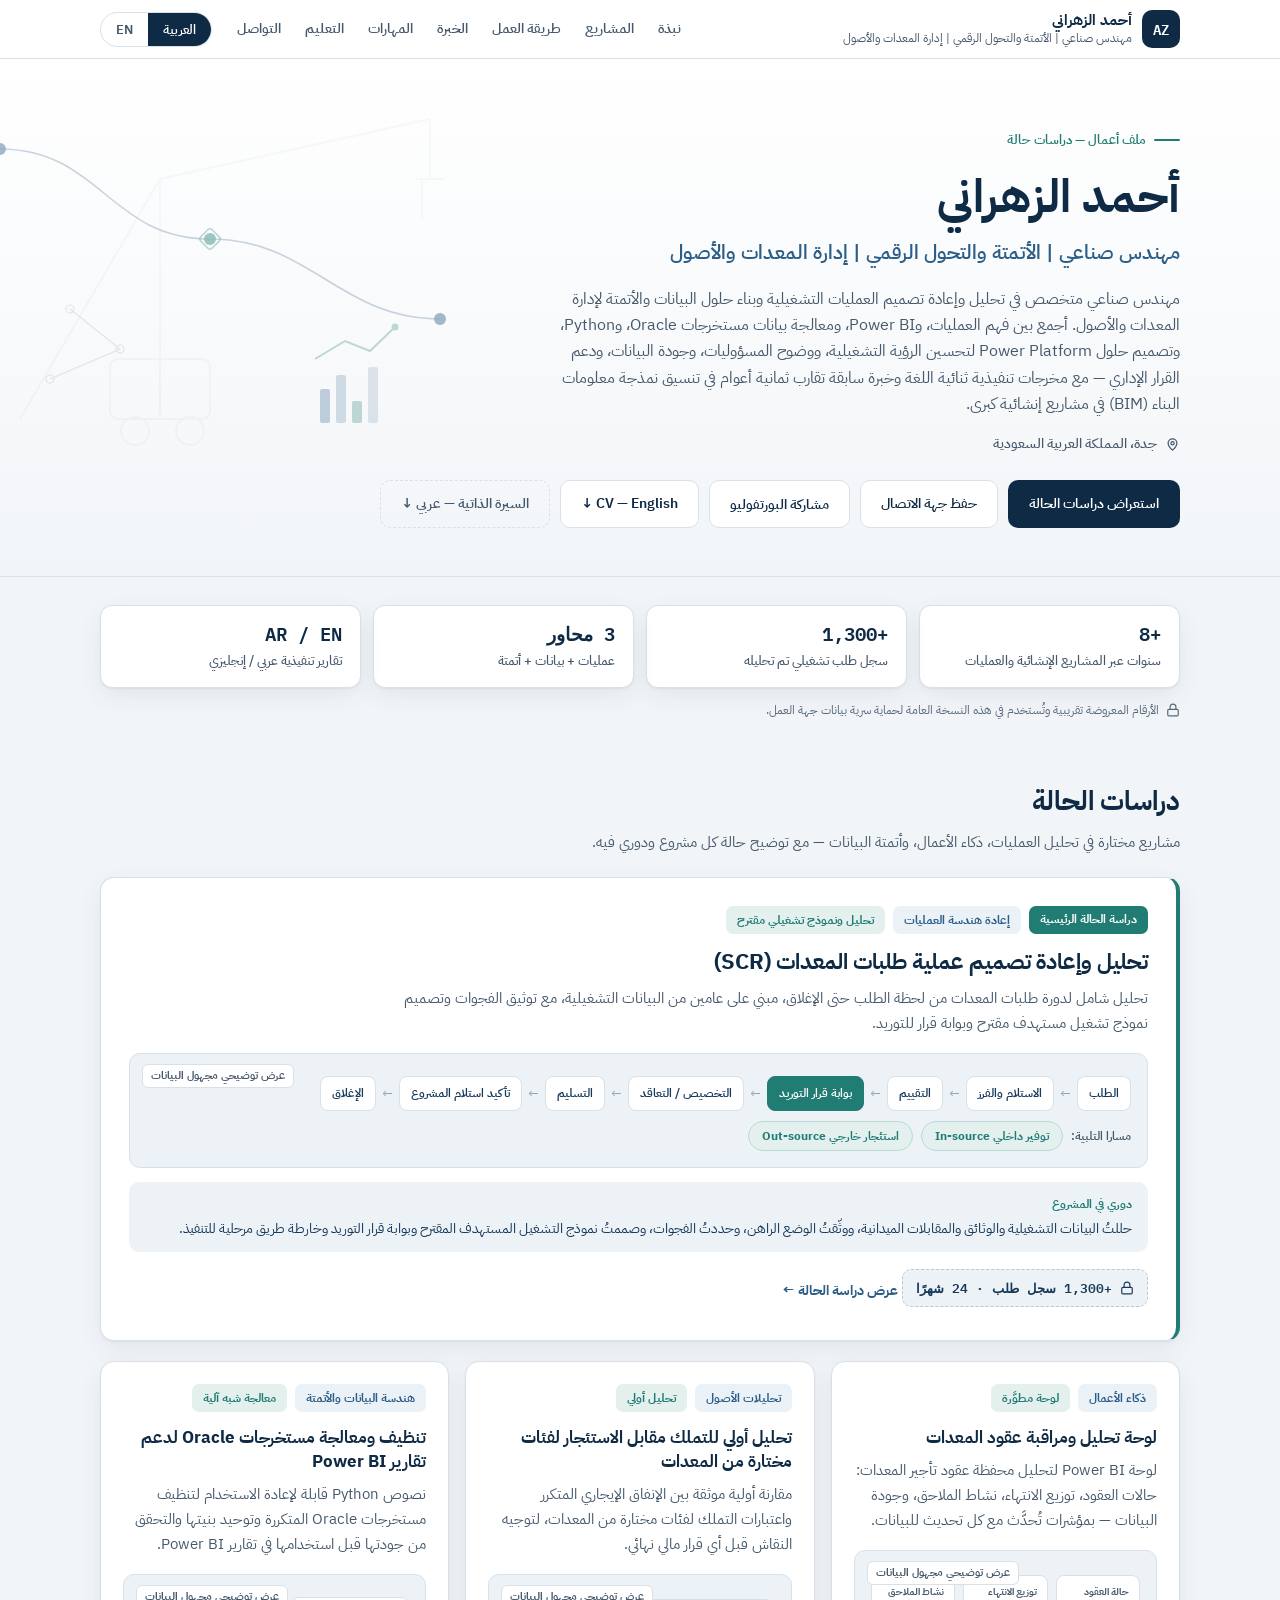
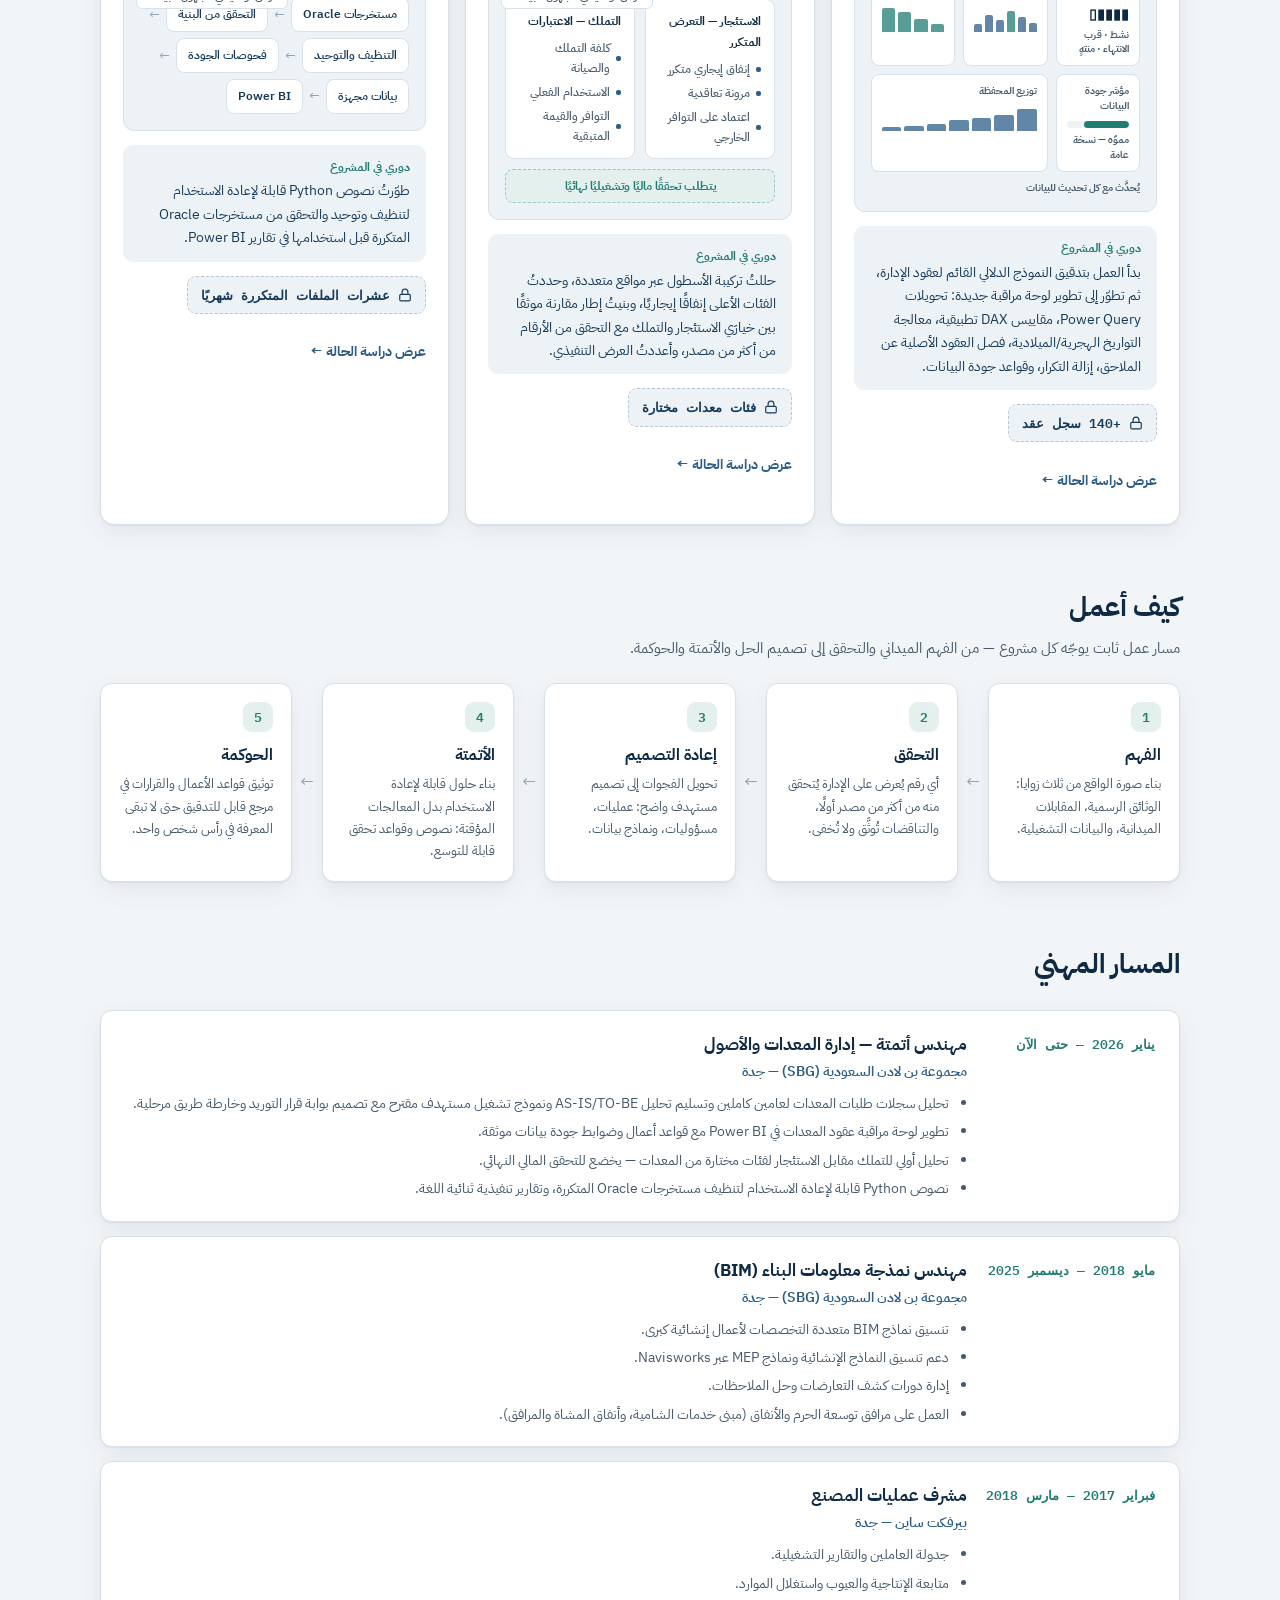
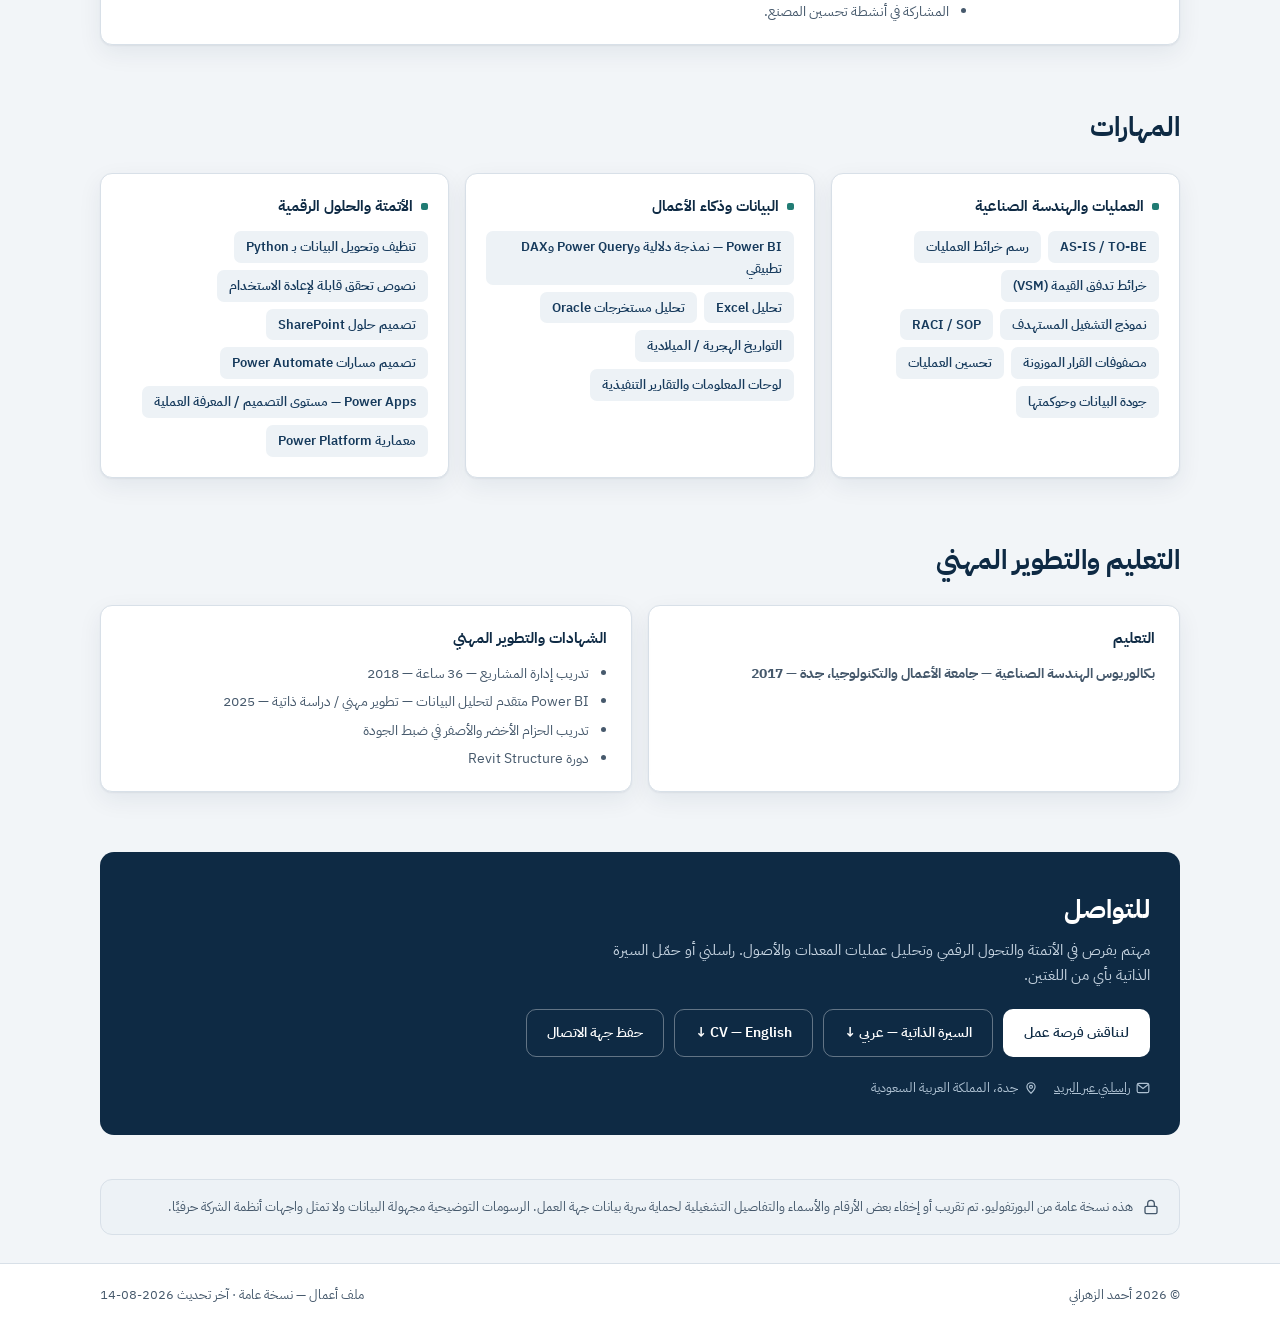
==== commit fed91e69: "Add last-updated marker to footer Appends a dated marker to the footer's right-hand label in both th" ====
--- a/index.html
+++ b/index.html
@@ -696,7 +696,7 @@
     contactSub:"مهتم بفرص في الأتمتة والتحول الرقمي وتحليل عمليات المعدات والأصول. راسلني أو حمّل السيرة الذاتية بأي من اللغتين.",
     confFinal:"هذه نسخة عامة من البورتفوليو. تم تقريب أو إخفاء بعض الأرقام والأسماء والتفاصيل التشغيلية لحماية سرية بيانات جهة العمل. الرسومات التوضيحية مجهولة البيانات ولا تمثل واجهات أنظمة الشركة حرفيًا.",
     footerLeft:"© 2026 أحمد الزهراني",
-    footerRight:"ملف أعمال — نسخة عامة",
+    footerRight:"ملف أعمال — نسخة عامة · آخر تحديث 2026-08-14",
     open:"عرض دراسة الحالة",
     flagship:"دراسة الحالة الرئيسية",
     anonBadge:"عرض توضيحي مجهول البيانات",
@@ -734,7 +734,7 @@
     contactSub:"Open to opportunities in automation, digital transformation, and equipment & asset process analysis. Email me or download the CV in either language.",
     confFinal:"This is a public portfolio version. Selected figures, names, and operational details have been approximated or withheld to protect employer confidentiality. Anonymized visuals are illustrative and do not reproduce internal company systems verbatim.",
     footerLeft:"© 2026 Ahmed Alzahrani",
-    footerRight:"Portfolio — Public Version",
+    footerRight:"Portfolio — Public Version · Updated 2026-08-14",
     open:"View case study",
     flagship:"Flagship Case Study",
     anonBadge:"Anonymized public view",
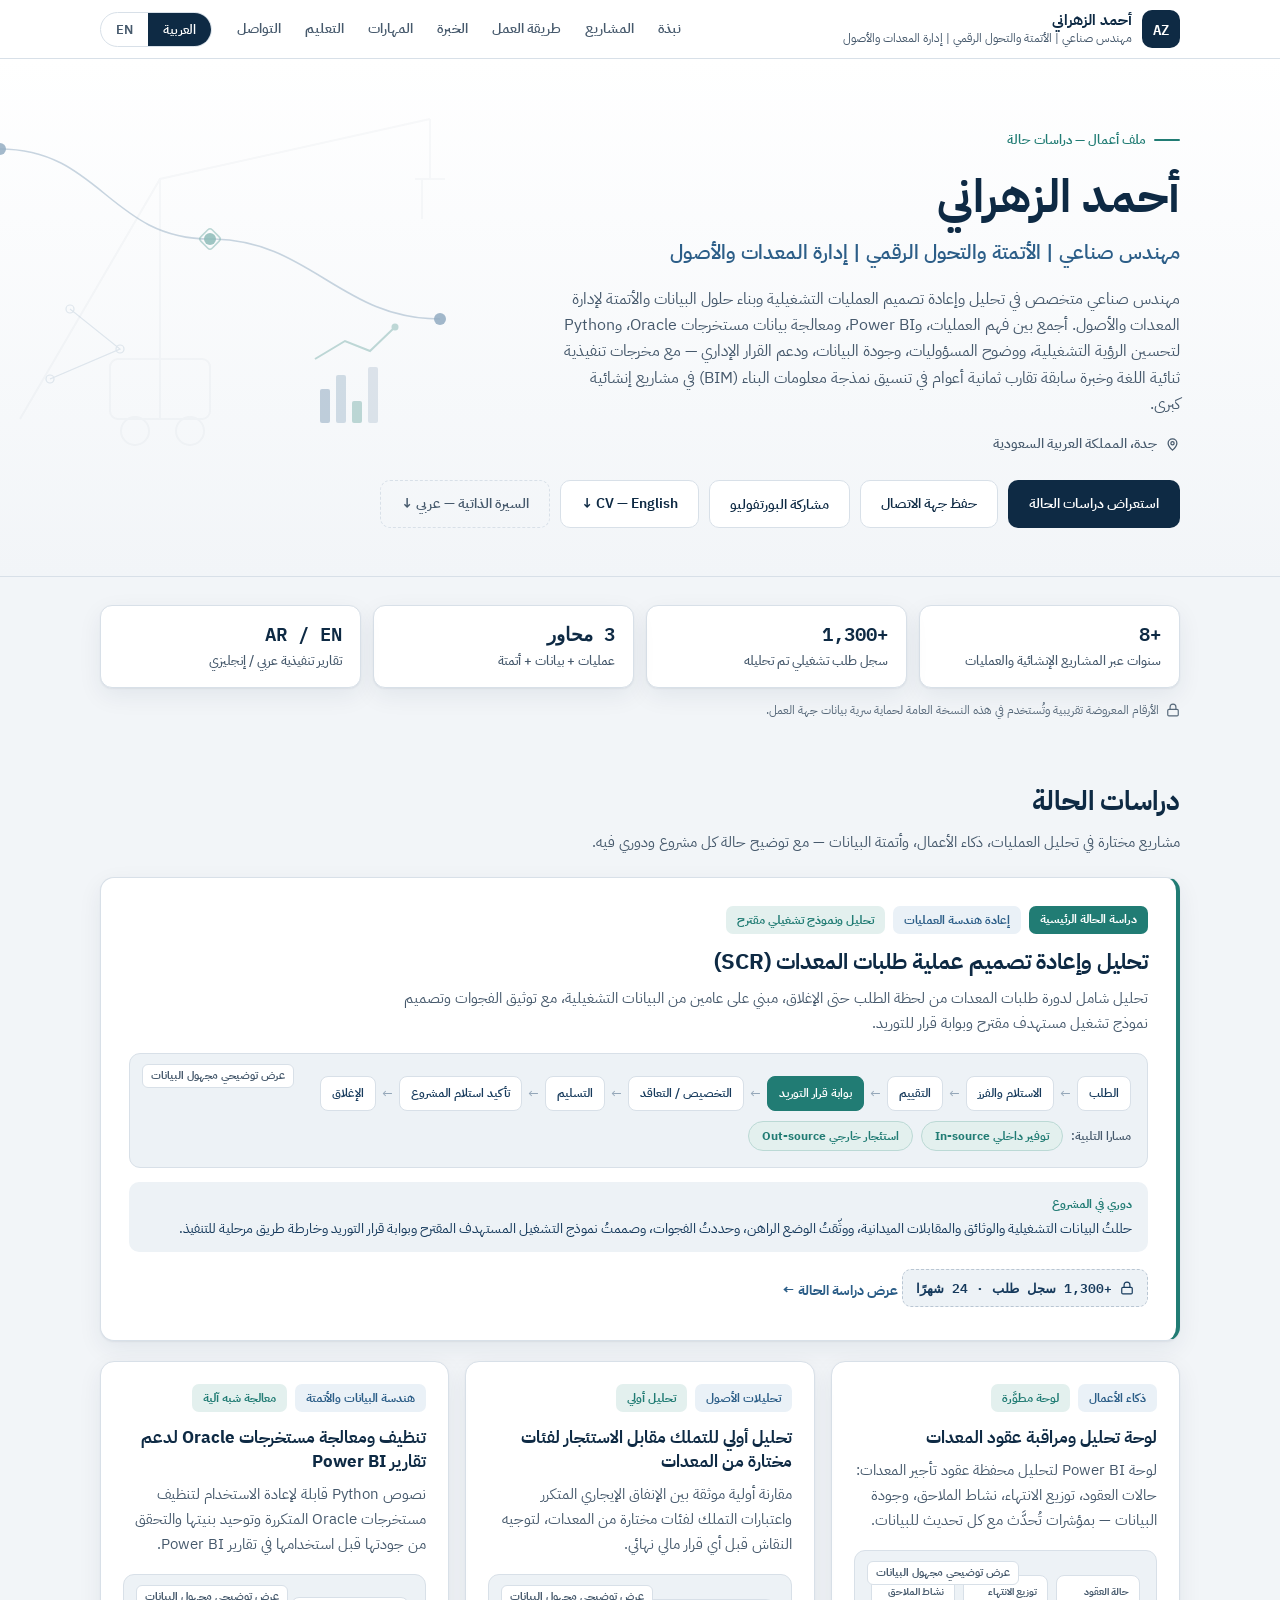
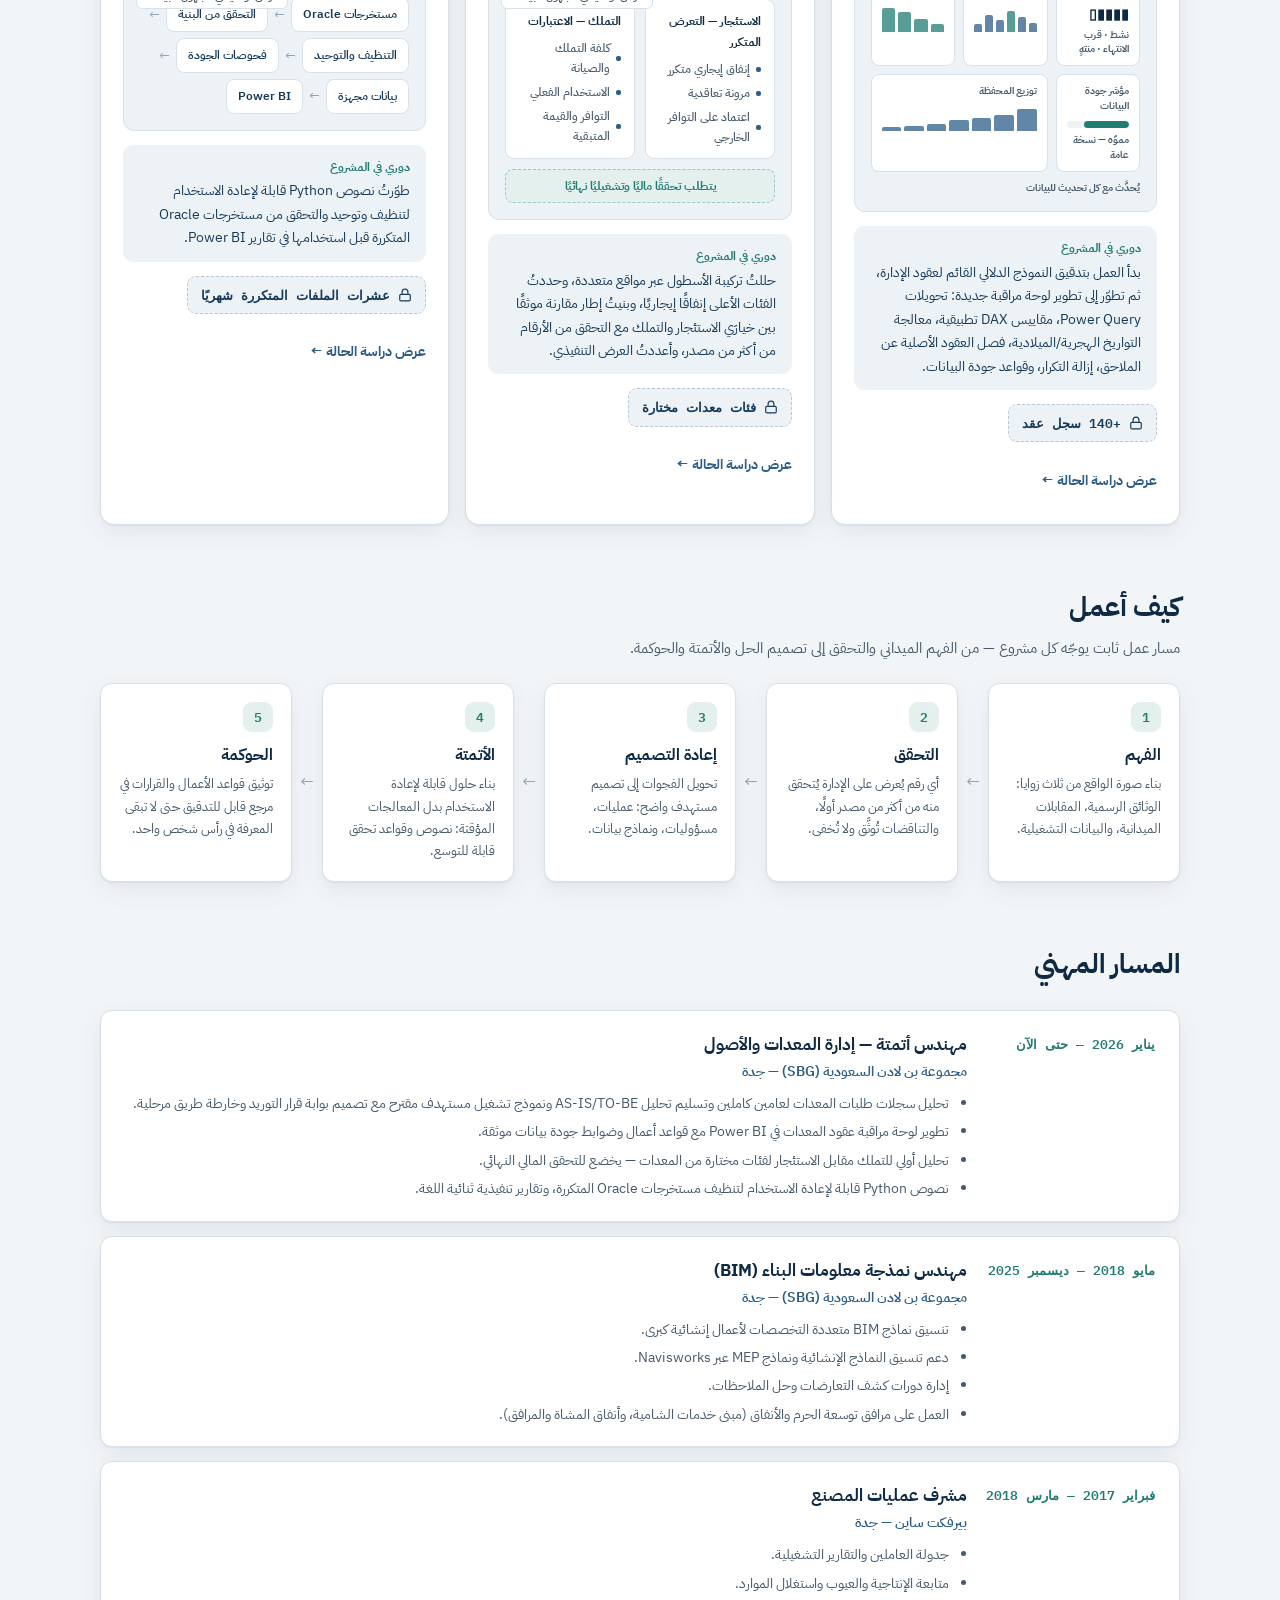
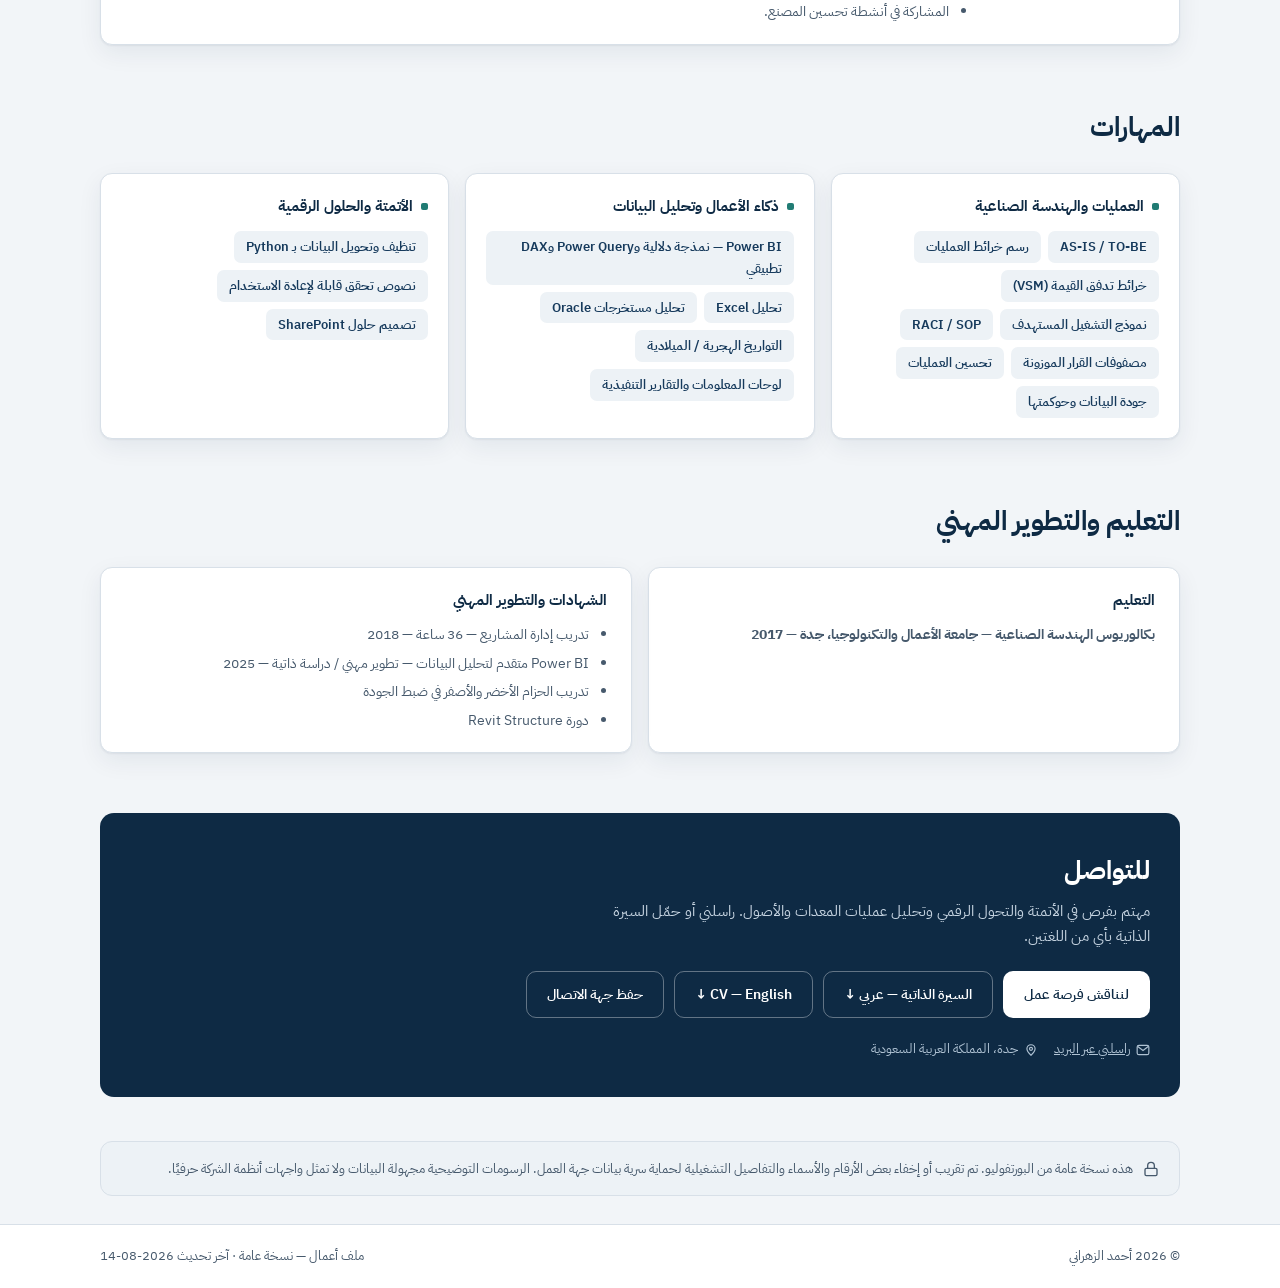
==== commit 5b8054ca: "Remove Power Platform claims; scope positioning to proven experience Removes Power Platform, Power A" ====
--- a/index.html
+++ b/index.html
@@ -674,7 +674,7 @@
     name:"أحمد الزهراني",
     unifiedTitle:"مهندس صناعي | الأتمتة والتحول الرقمي | إدارة المعدات والأصول",
     eyebrow:"ملف أعمال — دراسات حالة",
-    summary:"مهندس صناعي متخصص في تحليل وإعادة تصميم العمليات التشغيلية وبناء حلول البيانات والأتمتة لإدارة المعدات والأصول. أجمع بين فهم العمليات، وPower BI، ومعالجة بيانات مستخرجات Oracle، وPython، وتصميم حلول Power Platform لتحسين الرؤية التشغيلية، ووضوح المسؤوليات، وجودة البيانات، ودعم القرار الإداري — مع مخرجات تنفيذية ثنائية اللغة وخبرة سابقة تقارب ثمانية أعوام في تنسيق نمذجة معلومات البناء (BIM) في مشاريع إنشائية كبرى.",
+    summary:"مهندس صناعي متخصص في تحليل وإعادة تصميم العمليات التشغيلية وبناء حلول البيانات والأتمتة لإدارة المعدات والأصول. أجمع بين فهم العمليات، وPower BI، ومعالجة بيانات مستخرجات Oracle، وPython لتحسين الرؤية التشغيلية، ووضوح المسؤوليات، وجودة البيانات، ودعم القرار الإداري — مع مخرجات تنفيذية ثنائية اللغة وخبرة سابقة تقارب ثمانية أعوام في تنسيق نمذجة معلومات البناء (BIM) في مشاريع إنشائية كبرى.",
     location:"جدة، المملكة العربية السعودية",
     ctaProjects:"استعراض دراسات الحالة",
     ctaCvAr:"السيرة الذاتية — عربي ↓",
@@ -712,7 +712,7 @@
     name:"Ahmed Alzahrani",
     unifiedTitle:"Industrial Engineer | Automation & Digital Transformation | Equipment & Asset Management",
     eyebrow:"Portfolio — Case Studies",
-    summary:"Industrial Engineer specializing in operational process analysis, process redesign, data solutions, and automation for equipment and asset management. Combines process understanding, Power BI, Oracle-export data processing, Python, and Power Platform solution design to improve operational visibility, ownership clarity, data quality, and management decision support — delivering bilingual Arabic/English executive outputs, backed by nearly eight years of earlier BIM coordination experience on major construction projects.",
+    summary:"Industrial Engineer specializing in operational process analysis, process redesign, data solutions, and automation for equipment and asset management. Combines process understanding, Power BI, Oracle-export data processing, and Python to improve operational visibility, ownership clarity, data quality, and management decision support — delivering bilingual Arabic/English executive outputs, backed by nearly eight years of earlier BIM coordination experience on major construction projects.",
     location:"Jeddah, Saudi Arabia",
     ctaProjects:"View Case Studies",
     ctaCvAr:"CV — Arabic ↓",
@@ -785,12 +785,12 @@
   {t:{ar:"العمليات والهندسة الصناعية",en:"Process & Industrial Engineering"},
    items:{ar:["AS-IS / TO-BE","رسم خرائط العمليات","خرائط تدفق القيمة (VSM)","نموذج التشغيل المستهدف","RACI / SOP","مصفوفات القرار الموزونة","تحسين العمليات","جودة البيانات وحوكمتها"],
           en:["AS-IS / TO-BE","Process Mapping","Value Stream Mapping","Target Operating Model","RACI / SOP","Weighted Decision Matrices","Process Improvement","Data Quality & Governance"]}},
-  {t:{ar:"البيانات وذكاء الأعمال",en:"Data & Business Intelligence"},
+  {t:{ar:"ذكاء الأعمال وتحليل البيانات",en:"Business Intelligence & Data Analytics"},
    items:{ar:["Power BI — نمذجة دلالية وPower Query وDAX تطبيقي","تحليل Excel","تحليل مستخرجات Oracle","التواريخ الهجرية / الميلادية","لوحات المعلومات والتقارير التنفيذية"],
           en:["Power BI — semantic modeling, Power Query & applied DAX","Excel analysis","Oracle-export analysis","Hijri / Gregorian date handling","Dashboards & executive reporting"]}},
   {t:{ar:"الأتمتة والحلول الرقمية",en:"Automation & Digital Solutions"},
-   items:{ar:["تنظيف وتحويل البيانات بـ Python","نصوص تحقق قابلة لإعادة الاستخدام","تصميم حلول SharePoint","تصميم مسارات Power Automate","Power Apps — مستوى التصميم / المعرفة العملية","معمارية Power Platform"],
-          en:["Python data cleaning & transformation","Reusable validation scripts","SharePoint solution design","Power Automate workflow design","Power Apps — design / working-knowledge level","Power Platform architecture"]}}
+   items:{ar:["تنظيف وتحويل البيانات بـ Python","نصوص تحقق قابلة لإعادة الاستخدام","تصميم حلول SharePoint"],
+          en:["Python data cleaning & transformation","Reusable validation scripts","SharePoint solution design"]}}
 ];
 
 const education = {
@@ -834,21 +834,21 @@
       en:["1,300+ request records.","Operational data covering 24 months.","3,000+ requested equipment units.","Projects distributed across multiple cities."]
     },
     approach:{
-      ar:["توثيق الوضع الراهن (AS-IS) بتثليث الأدلة: الوثائق الرسمية، المقابلات الميدانية، والبيانات التشغيلية.","قياس أزمنة الدورة والاختناقات الفعلية من السجلات نفسها لا من الانطباعات.","رسم خريطة تدفق القيمة وتحليل الفجوات في وضوح المسؤولية وملكية العملية والبيانات والقياس.","تصميم الوضع المستهدف (TO-BE) بنموذج حالات ومسؤوليات واضح وبوابة قرار للتوريد.","مصفوفة قرار موزونة لمقارنة مسارات التنفيذ، مع مقترح معماري على Power Platform."],
-      en:["Documented the AS-IS state by triangulating official documentation, field interviews, and operational data.","Measured real cycle times and bottlenecks from the records themselves, not impressions.","Built a value stream map and a gap analysis across accountability, process ownership, data, and measurement.","Designed the TO-BE state with a clear state-and-ownership model and a Sourcing Gate.","Used a weighted decision matrix to compare implementation paths, with a Power Platform architecture proposal."]
+      ar:["توثيق الوضع الراهن (AS-IS) بتثليث الأدلة: الوثائق الرسمية، المقابلات الميدانية، والبيانات التشغيلية.","قياس أزمنة الدورة والاختناقات الفعلية من السجلات نفسها لا من الانطباعات.","رسم خريطة تدفق القيمة وتحليل الفجوات في وضوح المسؤولية وملكية العملية والبيانات والقياس.","تصميم الوضع المستهدف (TO-BE) بنموذج حالات ومسؤوليات واضح وبوابة قرار للتوريد.","مصفوفة قرار موزونة لمقارنة مسارات التنفيذ."],
+      en:["Documented the AS-IS state by triangulating official documentation, field interviews, and operational data.","Measured real cycle times and bottlenecks from the records themselves, not impressions.","Built a value stream map and a gap analysis across accountability, process ownership, data, and measurement.","Designed the TO-BE state with a clear state-and-ownership model and a Sourcing Gate.","Used a weighted decision matrix to compare implementation paths."]
     },
     findings:{
       ar:["وسيط زمن الدورة قرابة 10 أيام.","المئين التسعون (P90) يتجاوز 63 يومًا.","فجوات جوهرية في وضوح المسؤولية وملكية العملية وبيانات التسليم والأولوية وقياس SLA.","تناقضات في مؤشرات مستوى الخدمة وُثّقت قبل اعتمادها."],
       en:["Median cycle time of roughly 10 days.","P90 cycle time exceeding 63 days.","Material gaps in accountability and process ownership, delivery data, priority, and SLA measurement.","Inconsistencies in SLA figures documented before adoption."]
     },
     solution:{
-      ar:"نموذج تشغيل مستهدف مقترح بنموذج حالات ومسؤوليات واضح، مع تصميم بوابة قرار توريد تهدف إلى معالجة أكبر فجوة حوكمة تم تحديدها في دورة الطلبات الحالية، ومقترح معماري يبدأ بـ SharePoint ضمن Power Platform (على مستوى التصميم)، وخارطة طريق تنفيذ مرحلية.",
-      en:"A proposed Target Operating Model with a clear state-and-ownership design, a Sourcing Gate intended to address the largest identified governance gap in the current request cycle, a SharePoint-first Power Platform architecture proposal (design level), and a phased implementation roadmap."
-    },
-    tools:{ar:["Power BI","Python","Excel","رسم العمليات / VSM","Power Platform — تصميم معماري"],en:["Power BI","Python","Excel","Process Mapping / VSM","Power Platform — architecture design"]},
+      ar:"نموذج تشغيل مستهدف مقترح بنموذج حالات ومسؤوليات واضح، مع تصميم بوابة قرار توريد تهدف إلى معالجة أكبر فجوة حوكمة تم تحديدها في دورة الطلبات الحالية، ومقترح معماري يبدأ بـ SharePoint (على مستوى التصميم)، وخارطة طريق تنفيذ مرحلية.",
+      en:"A proposed Target Operating Model with a clear state-and-ownership design, a Sourcing Gate intended to address the largest identified governance gap in the current request cycle, a SharePoint-first architecture proposal (design level), and a phased implementation roadmap."
+    },
+    tools:{ar:["Power BI","Python","Excel","رسم العمليات / VSM"],en:["Power BI","Python","Excel","Process Mapping / VSM"]},
     deliverables:{
-      ar:"خرائط AS-IS / TO-BE، خريطة تدفق القيمة، تحليل الفجوات، نموذج التشغيل المستهدف، تصميم بوابة التوريد، نموذج الحالات والمسؤوليات، مقترح معمارية Power Platform، عروض تنفيذية ثنائية اللغة، وخارطة طريق التنفيذ.",
-      en:"AS-IS / TO-BE process maps, value stream map, gap analysis, Target Operating Model, Sourcing Gate design, state and ownership model, Power Platform architecture proposal, bilingual executive presentations, and an implementation roadmap."
+      ar:"خرائط AS-IS / TO-BE، خريطة تدفق القيمة، تحليل الفجوات، نموذج التشغيل المستهدف، تصميم بوابة التوريد، نموذج الحالات والمسؤوليات، مقترح معمارية SharePoint، عروض تنفيذية ثنائية اللغة، وخارطة طريق التنفيذ.",
+      en:"AS-IS / TO-BE process maps, value stream map, gap analysis, Target Operating Model, Sourcing Gate design, state and ownership model, SharePoint architecture proposal, bilingual executive presentations, and an implementation roadmap."
     },
     outcome:{
       ar:"اكتمل التحليل وسُلّمت حزمة التصميم المقترح للمراجعة الإدارية. المشروع في حالته الراهنة تحليل ونموذج تشغيلي مقترح، وليس نظامًا مطبقًا.",
